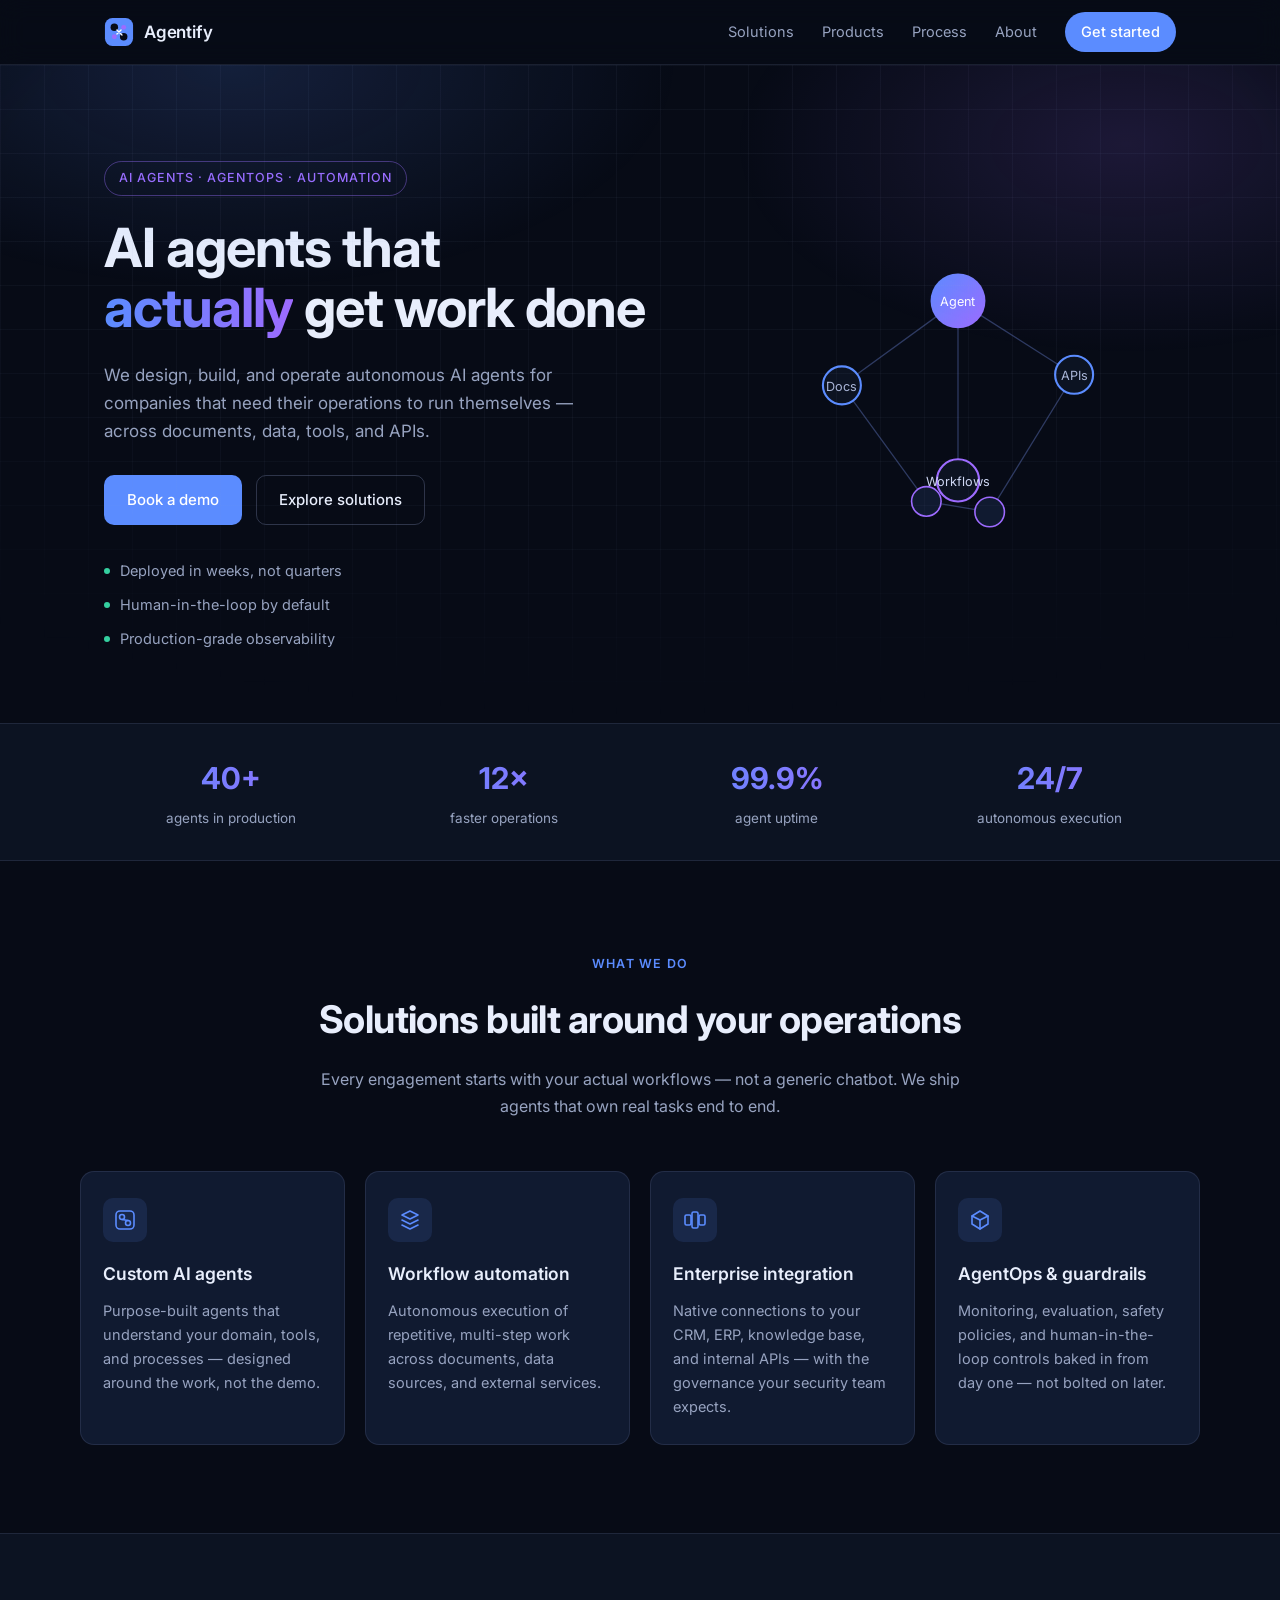
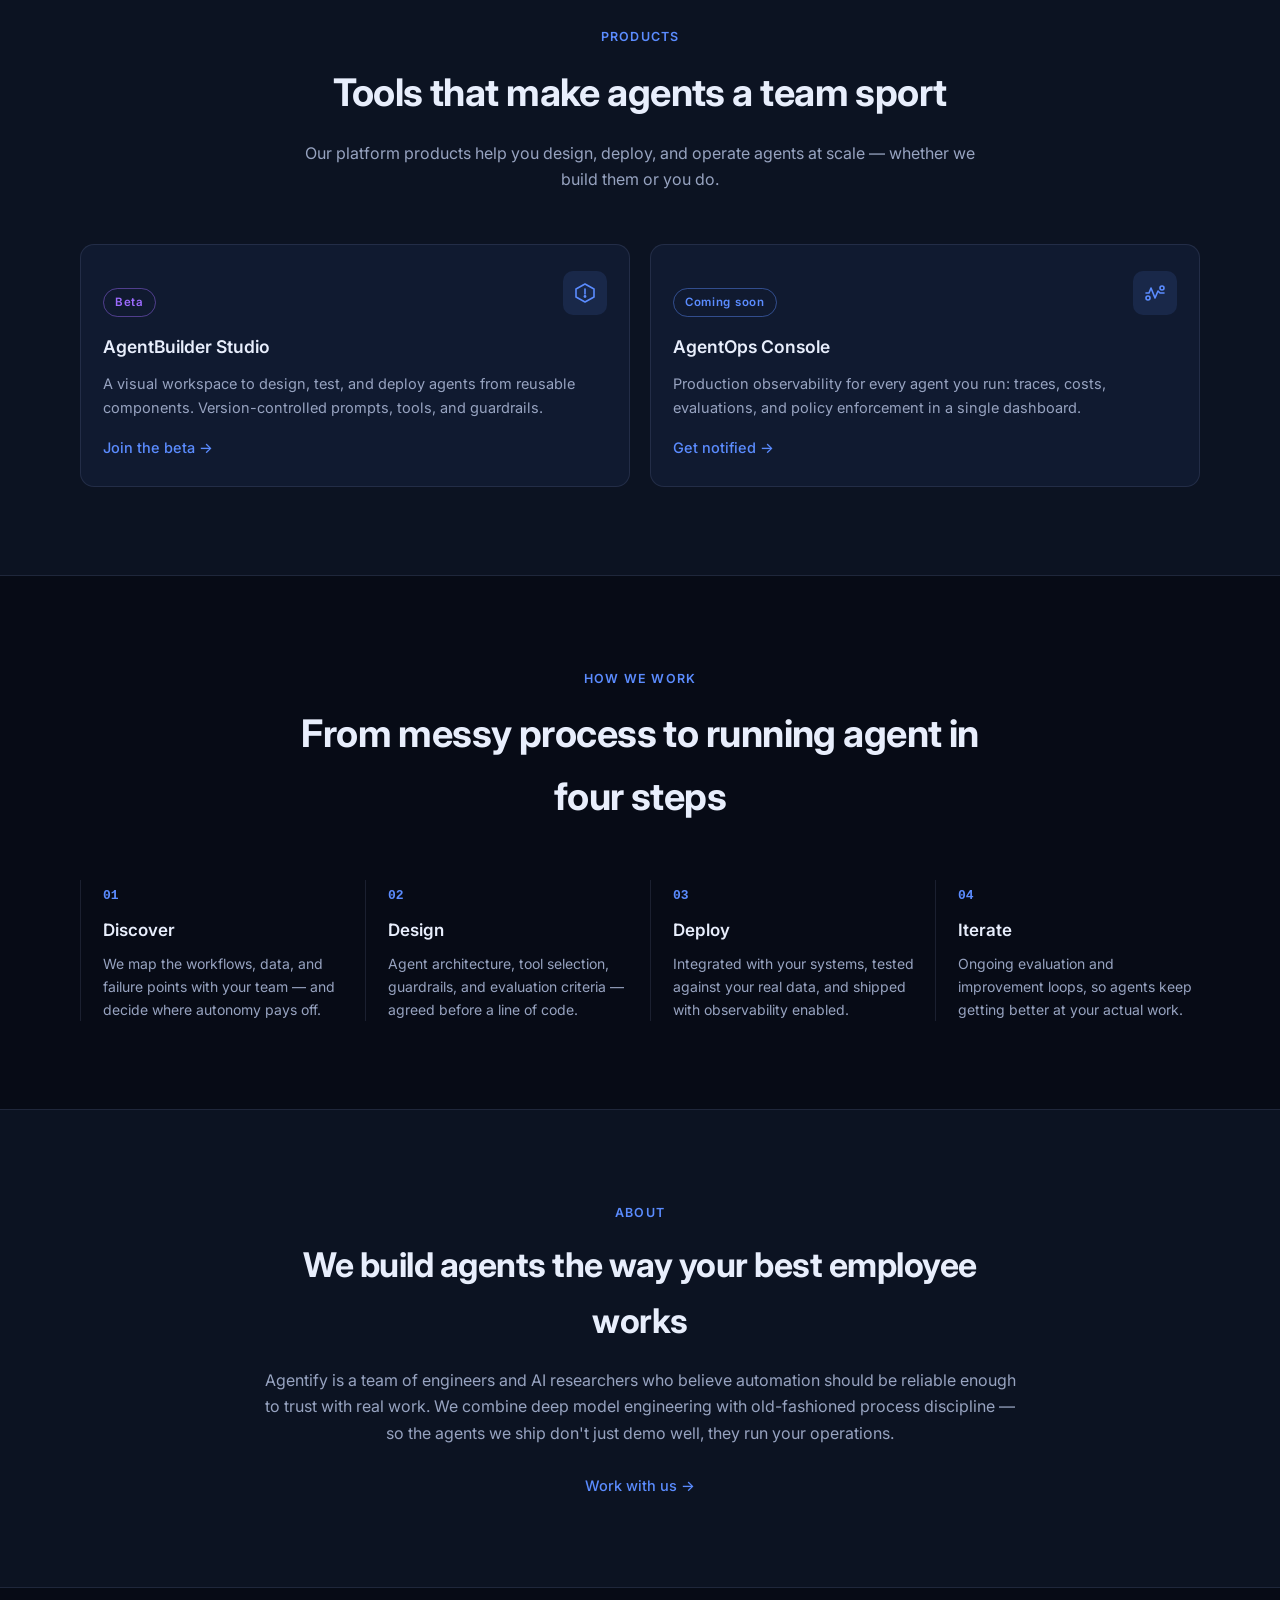
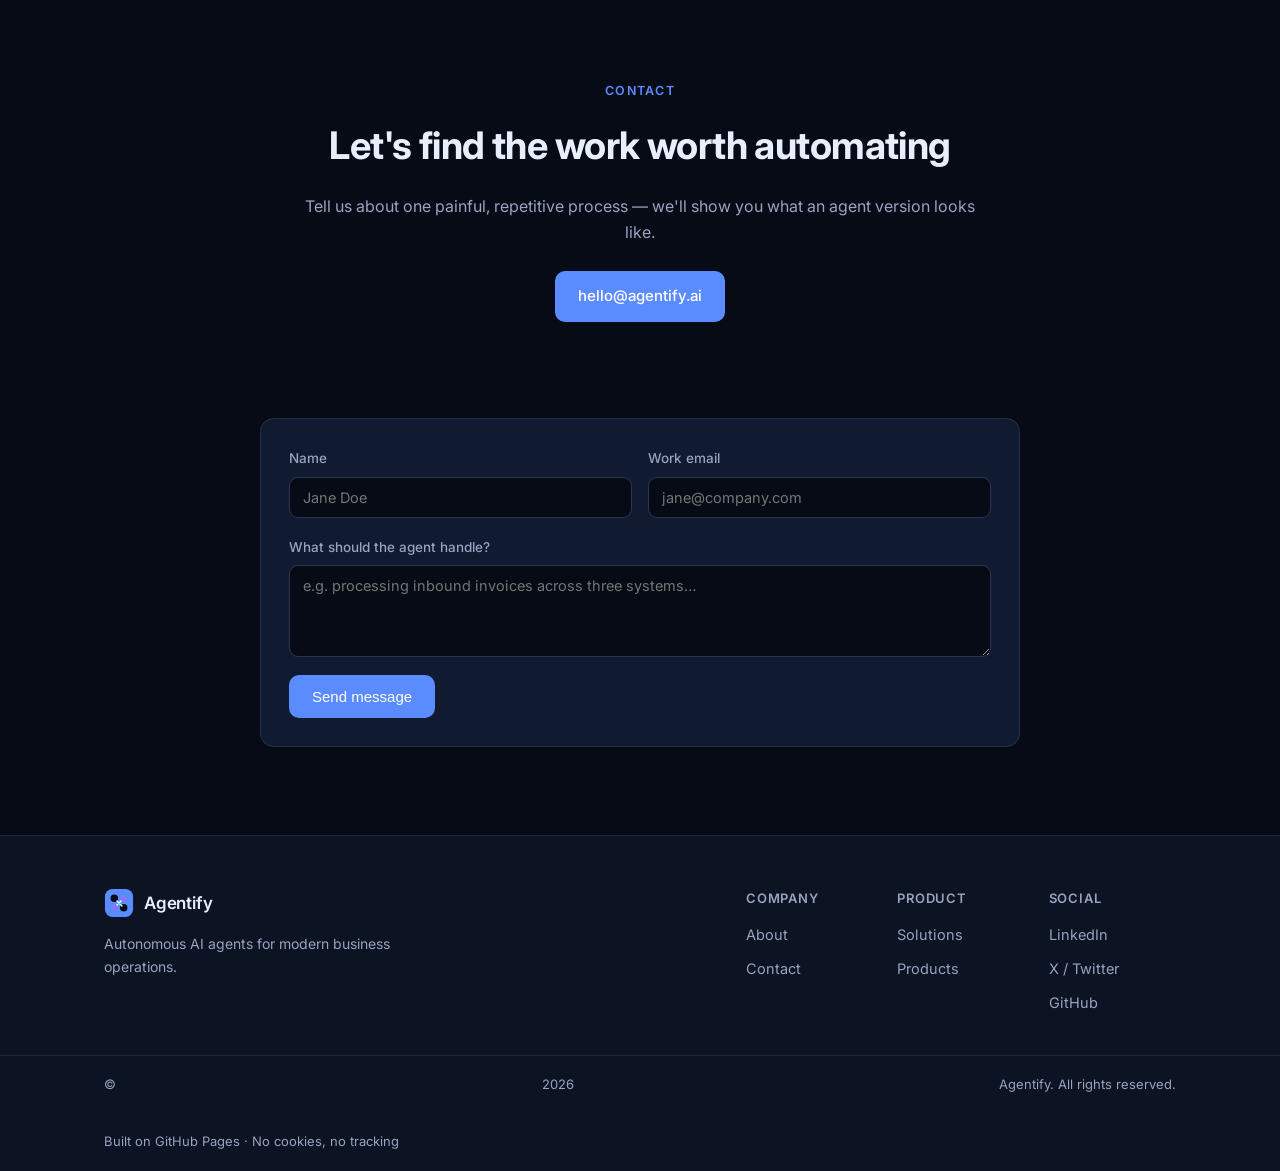
==== index.html @ df061bb6 "Initial company website" ====
<!DOCTYPE html>
<html lang="en">
<head>
<meta charset="UTF-8">
<meta name="viewport" content="width=device-width, initial-scale=1.0">
<title>Agentify — AI Agents That Get Work Done</title>
<meta name="description" content="We design, build, and operate autonomous AI agents for modern business. Custom agents, workflow automation, enterprise integration, and AgentOps.">
<meta property="og:title" content="Agentify — AI Agents That Get Work Done">
<meta property="og:description" content="We design, build, and operate autonomous AI agents for modern business.">
<meta property="og:type" content="website">
<link rel="icon" type="image/svg+xml" href="assets/favicon.svg">
<link rel="preconnect" href="https://fonts.googleapis.com">
<link rel="preconnect" href="https://fonts.gstatic.com" crossorigin>
<link href="https://fonts.googleapis.com/css2?family=Inter:wght@400;500;600;700&display=swap" rel="stylesheet">
<link rel="stylesheet" href="css/style.css">
</head>
<body>

<header class="nav">
  <div class="nav-inner">
    <a class="brand" href="#home">
      <svg class="brand-mark" viewBox="0 0 32 32" aria-hidden="true"><rect x="1" y="1" width="30" height="30" rx="8" fill="#5b8cff"/><circle cx="11" cy="11" r="4" fill="#070b16"/><circle cx="21" cy="21" r="4" fill="#070b16"/><circle cx="21" cy="11" r="2.6" fill="#9d6bff"/><circle cx="11" cy="21" r="2.6" fill="#9d6bff"/><path d="M13.8 13.8 L19.2 19.2 M13.8 18.2 L18.2 13.8" stroke="#fff" stroke-width="1.4" stroke-linecap="round"/></svg>
      <span class="brand-name">Agentify</span>
    </a>
    <nav class="nav-links" id="navLinks">
      <a href="#solutions">Solutions</a>
      <a href="#products">Products</a>
      <a href="#process">Process</a>
      <a href="#about">About</a>
      <a href="#contact" class="nav-cta">Get started</a>
    </nav>
    <button class="nav-toggle" id="navToggle" aria-label="Toggle menu" aria-expanded="false">
      <span></span><span></span><span></span>
    </button>
  </div>
</header>

<main>

<section class="hero" id="home">
  <div class="hero-bg" aria-hidden="true"></div>
  <div class="hero-inner">
    <div class="hero-copy">
      <span class="hero-badge">AI Agents · AgentOps · Automation</span>
      <h1>AI agents that<br><em>actually</em> get work done</h1>
      <p class="hero-sub">We design, build, and operate autonomous AI agents for companies that need their operations to run themselves — across documents, data, tools, and APIs.</p>
      <div class="hero-actions">
        <a class="btn btn-primary" href="#contact">Book a demo</a>
        <a class="btn btn-ghost" href="#solutions">Explore solutions</a>
      </div>
      <ul class="hero-ticks">
        <li>Deployed in weeks, not quarters</li>
        <li>Human-in-the-loop by default</li>
        <li>Production-grade observability</li>
      </ul>
    </div>
    <div class="hero-visual" aria-hidden="true">
      <svg viewBox="0 0 360 340" class="agent-net">
        <defs>
          <linearGradient id="lg1" x1="0" y1="0" x2="1" y2="1">
            <stop offset="0" stop-color="#5b8cff"/><stop offset="1" stop-color="#9d6bff"/>
          </linearGradient>
        </defs>
        <g stroke="#33406b" stroke-width="1.2" opacity="0.9">
          <line x1="180" y1="70"  x2="70"  y2="150"/>
          <line x1="180" y1="70"  x2="290" y2="140"/>
          <line x1="180" y1="70"  x2="180" y2="240"/>
          <line x1="70"  y1="150" x2="150" y2="260"/>
          <line x1="290" y1="140" x2="210" y2="270"/>
          <line x1="150" y1="260" x2="210" y2="270"/>
        </g>
        <circle cx="180" cy="70"  r="26" fill="url(#lg1)"/>
        <circle cx="70"  cy="150" r="18" fill="#0c1322" stroke="#5b8cff" stroke-width="2"/>
        <circle cx="290" cy="140" r="18" fill="#0c1322" stroke="#5b8cff" stroke-width="2"/>
        <circle cx="180" cy="240" r="20" fill="#0c1322" stroke="#9d6bff" stroke-width="2"/>
        <circle cx="150" cy="260" r="14" fill="#101a30" stroke="#9d6bff" stroke-width="1.5"/>
        <circle cx="210" cy="270" r="14" fill="#101a30" stroke="#9d6bff" stroke-width="1.5"/>
        <g fill="#fff" font-family="Inter, sans-serif" font-size="12" text-anchor="middle">
          <text x="180" y="75">Agent</text>
          <text x="70"  y="155" fill="#aab6d8">Docs</text>
          <text x="290" y="145" fill="#aab6d8">APIs</text>
          <text x="180" y="245" fill="#cdd6f2">Workflows</text>
        </g>
      </svg>
    </div>
  </div>
</section>

<section class="stats" aria-label="Company stats">
  <div class="stats-inner">
    <div class="stat"><strong>40+</strong><span>agents in production</span></div>
    <div class="stat"><strong>12×</strong><span>faster operations</span></div>
    <div class="stat"><strong>99.9%</strong><span>agent uptime</span></div>
    <div class="stat"><strong>24/7</strong><span>autonomous execution</span></div>
  </div>
</section>

<section class="section" id="solutions">
  <div class="section-head reveal">
    <span class="kicker">What we do</span>
    <h2>Solutions built around your operations</h2>
    <p>Every engagement starts with your actual workflows — not a generic chatbot. We ship agents that own real tasks end to end.</p>
  </div>
  <div class="grid-4">
    <article class="card reveal">
      <div class="card-icon"><svg viewBox="0 0 24 24" fill="none" stroke="currentColor" stroke-width="1.6" stroke-linecap="round" stroke-linejoin="round"><rect x="3" y="3" width="18" height="18" rx="4"/><circle cx="9" cy="9" r="2.5"/><circle cx="15" cy="15" r="2.5"/><path d="M9 11.5 L15 12.5"/></svg></div>
      <h3>Custom AI agents</h3>
      <p>Purpose-built agents that understand your domain, tools, and processes — designed around the work, not the demo.</p>
    </article>
    <article class="card reveal">
      <div class="card-icon"><svg viewBox="0 0 24 24" fill="none" stroke="currentColor" stroke-width="1.6" stroke-linecap="round" stroke-linejoin="round"><path d="M4 7 L12 3 L20 7 L12 11 Z"/><path d="M4 12 L12 16 L20 12"/><path d="M4 17 L12 21 L20 17"/></svg></div>
      <h3>Workflow automation</h3>
      <p>Autonomous execution of repetitive, multi-step work across documents, data sources, and external services.</p>
    </article>
    <article class="card reveal">
      <div class="card-icon"><svg viewBox="0 0 24 24" fill="none" stroke="currentColor" stroke-width="1.6" stroke-linecap="round" stroke-linejoin="round"><rect x="2" y="7" width="6" height="10" rx="1.5"/><rect x="16" y="7" width="6" height="10" rx="1.5"/><rect x="9" y="4" width="6" height="16" rx="1.5"/></svg></div>
      <h3>Enterprise integration</h3>
      <p>Native connections to your CRM, ERP, knowledge base, and internal APIs — with the governance your security team expects.</p>
    </article>
    <article class="card reveal">
      <div class="card-icon"><svg viewBox="0 0 24 24" fill="none" stroke="currentColor" stroke-width="1.6" stroke-linecap="round" stroke-linejoin="round"><path d="M12 3 L20 8 L20 16 L12 21 L4 16 L4 8 Z"/><path d="M12 12 L20 8"/><path d="M12 12 L4 8"/><path d="M12 12 L12 21"/></svg></div>
      <h3>AgentOps & guardrails</h3>
      <p>Monitoring, evaluation, safety policies, and human-in-the-loop controls baked in from day one — not bolted on later.</p>
    </article>
  </div>
</section>

<section class="section section-alt" id="products">
  <div class="section-head reveal">
    <span class="kicker">Products</span>
    <h2>Tools that make agents a team sport</h2>
    <p>Our platform products help you design, deploy, and operate agents at scale — whether we build them or you do.</p>
  </div>
  <div class="grid-2">
    <article class="card card-lg reveal">
      <div class="card-top">
        <span class="badge badge-beta">Beta</span>
        <div class="card-icon"><svg viewBox="0 0 24 24" fill="none" stroke="currentColor" stroke-width="1.6" stroke-linecap="round" stroke-linejoin="round"><path d="M12 3 L21 8 L21 16 L12 21 L3 16 L3 8 Z"/><path d="M12 8 L12 13"/><circle cx="12" cy="15.5" r="1.4" fill="currentColor" stroke="none"/></svg></div>
      </div>
      <h3>AgentBuilder Studio</h3>
      <p>A visual workspace to design, test, and deploy agents from reusable components. Version-controlled prompts, tools, and guardrails.</p>
      <a class="text-link" href="#contact">Join the beta →</a>
    </article>
    <article class="card card-lg reveal">
      <div class="card-top">
        <span class="badge">Coming soon</span>
        <div class="card-icon"><svg viewBox="0 0 24 24" fill="none" stroke="currentColor" stroke-width="1.6" stroke-linecap="round" stroke-linejoin="round"><path d="M3 12 L6 12 L8 7 L12 17 L15 10 L17 12 L21 12"/><circle cx="5" cy="17" r="2"/><circle cx="19" cy="7" r="2"/></svg></div>
      </div>
      <h3>AgentOps Console</h3>
      <p>Production observability for every agent you run: traces, costs, evaluations, and policy enforcement in a single dashboard.</p>
      <a class="text-link" href="#contact">Get notified →</a>
    </article>
  </div>
</section>

<section class="section" id="process">
  <div class="section-head reveal">
    <span class="kicker">How we work</span>
    <h2>From messy process to running agent in four steps</h2>
  </div>
  <div class="steps">
    <div class="step reveal">
      <span class="step-num">01</span>
      <h3>Discover</h3>
      <p>We map the workflows, data, and failure points with your team — and decide where autonomy pays off.</p>
    </div>
    <div class="step reveal">
      <span class="step-num">02</span>
      <h3>Design</h3>
      <p>Agent architecture, tool selection, guardrails, and evaluation criteria — agreed before a line of code.</p>
    </div>
    <div class="step reveal">
      <span class="step-num">03</span>
      <h3>Deploy</h3>
      <p>Integrated with your systems, tested against your real data, and shipped with observability enabled.</p>
    </div>
    <div class="step reveal">
      <span class="step-num">04</span>
      <h3>Iterate</h3>
      <p>Ongoing evaluation and improvement loops, so agents keep getting better at your actual work.</p>
    </div>
  </div>
</section>

<section class="section section-alt" id="about">
  <div class="about-inner reveal">
    <div>
      <span class="kicker">About</span>
      <h2>We build agents the way your best employee works</h2>
    </div>
    <p>Agentify is a team of engineers and AI researchers who believe automation should be reliable enough to trust with real work. We combine deep model engineering with old-fashioned process discipline — so the agents we ship don't just demo well, they run your operations.</p>
    <a class="text-link" href="#contact">Work with us →</a>
  </div>
</section>

<section class="section" id="contact">
  <div class="contact-inner reveal">
    <div class="section-head">
      <span class="kicker">Contact</span>
      <h2>Let's find the work worth automating</h2>
      <p>Tell us about one painful, repetitive process — we'll show you what an agent version looks like.</p>
      <a class="btn btn-primary" href="mailto:hello@agentify.ai">hello@agentify.ai</a>
    </div>
    <form class="form" id="contactForm">
      <div class="form-row">
        <label for="fName">Name <input id="fName" name="name" type="text" placeholder="Jane Doe" required></label>
        <label for="fEmail">Work email <input id="fEmail" name="email" type="email" placeholder="jane@company.com" required></label>
      </div>
      <label for="fMsg">What should the agent handle? <textarea id="fMsg" name="message" rows="4" placeholder="e.g. processing inbound invoices across three systems…" required></textarea></label>
      <button class="btn btn-primary" type="submit">Send message</button>
      <p class="form-note" id="formNote" hidden>Thanks — we'll get back to you within one business day.</p>
    </form>
  </div>
</section>

</main>

<footer class="footer">
  <div class="footer-inner">
    <div class="footer-brand">
      <a class="brand" href="#home">
        <svg class="brand-mark" viewBox="0 0 32 32" aria-hidden="true"><rect x="1" y="1" width="30" height="30" rx="8" fill="#5b8cff"/><circle cx="11" cy="11" r="4" fill="#070b16"/><circle cx="21" cy="21" r="4" fill="#070b16"/><circle cx="21" cy="11" r="2.6" fill="#9d6bff"/><circle cx="11" cy="21" r="2.6" fill="#9d6bff"/><path d="M13.8 13.8 L19.2 19.2 M13.8 18.2 L18.2 13.8" stroke="#fff" stroke-width="1.4" stroke-linecap="round"/></svg>
        <span class="brand-name">Agentify</span>
      </a>
      <p>Autonomous AI agents for modern business operations.</p>
    </div>
    <nav class="footer-links" aria-label="Footer">
      <div class="footer-col">
        <h4>Company</h4>
        <a href="#about">About</a>
        <a href="#contact">Contact</a>
      </div>
      <div class="footer-col">
        <h4>Product</h4>
        <a href="#solutions">Solutions</a>
        <a href="#products">Products</a>
      </div>
      <div class="footer-col">
        <h4>Social</h4>
        <a href="#" rel="noopener">LinkedIn</a>
        <a href="#" rel="noopener">X / Twitter</a>
        <a href="#" rel="noopener">GitHub</a>
      </div>
    </nav>
  </div>
  <div class="footer-bottom">
    <p>© <span id="year">2026</span> Agentify. All rights reserved.</p>
    <p>Built on GitHub Pages · No cookies, no tracking</p>
  </div>
</footer>

<script src="js/main.js"></script>
</body>
</html>
---- css/style.css ----
:root {
  --bg: #070b16;
  --bg-soft: #0c1322;
  --card: #101a30;
  --line: rgba(148, 163, 209, 0.14);
  --line-strong: rgba(148, 163, 209, 0.28);
  --text: #e8eefc;
  --muted: #97a3c0;
  --accent: #5b8cff;
  --accent-2: #9d6bff;
  --ok: #35d0a0;
  --radius: 14px;
  --font: "Inter", -apple-system, BlinkMacSystemFont, "Segoe UI", Roboto, "PingFang SC", "Microsoft YaHei", sans-serif;
}

* { margin: 0; padding: 0; box-sizing: border-box; }
html { scroll-behavior: smooth; }
body {
  font-family: var(--font);
  background: var(--bg);
  color: var(--text);
  line-height: 1.65;
  -webkit-font-smoothing: antialiased;
}
a { color: inherit; text-decoration: none; }
img, svg { display: block; }
section { scroll-margin-top: 76px; }

/* ---------- Nav ---------- */
.nav {
  position: sticky; top: 0; z-index: 50;
  background: rgba(7, 11, 22, 0.82);
  backdrop-filter: blur(12px);
  border-bottom: 1px solid var(--line);
}
.nav-inner {
  max-width: 1120px; margin: 0 auto; padding: 0 24px;
  height: 64px; display: flex; align-items: center; justify-content: space-between;
}
.brand { display: flex; align-items: center; gap: 10px; }
.brand-mark { width: 30px; height: 30px; }
.brand-name { font-weight: 600; font-size: 17px; letter-spacing: -0.01em; }
.nav-links { display: flex; align-items: center; gap: 28px; font-size: 14.5px; color: var(--muted); }
.nav-links a:hover { color: var(--text); }
.nav-links .nav-cta {
  color: #fff; background: var(--accent); padding: 8px 16px; border-radius: 999px; font-weight: 500;
}
.nav-links .nav-cta:hover { background: #6f9aff; }
.nav-toggle {
  display: none; background: none; border: 0; cursor: pointer; padding: 8px; flex-direction: column; gap: 5px;
}
.nav-toggle span { width: 22px; height: 2px; background: var(--text); border-radius: 2px; transition: 0.25s; }
.nav-toggle.open span:nth-child(1) { transform: translateY(7px) rotate(45deg); }
.nav-toggle.open span:nth-child(2) { opacity: 0; }
.nav-toggle.open span:nth-child(3) { transform: translateY(-7px) rotate(-45deg); }

/* ---------- Hero ---------- */
.hero { position: relative; overflow: hidden; }
.hero-bg {
  position: absolute; inset: 0; pointer-events: none;
  background:
    radial-gradient(640px 320px at 18% 0%, rgba(91, 140, 255, 0.16), transparent 70%),
    radial-gradient(560px 300px at 88% 12%, rgba(157, 107, 255, 0.14), transparent 70%),
    linear-gradient(rgba(148, 163, 209, 0.05) 1px, transparent 1px),
    linear-gradient(90deg, rgba(148, 163, 209, 0.05) 1px, transparent 1px);
  background-size: auto, auto, 44px 44px, 44px 44px;
  mask-image: radial-gradient(ellipse 90% 80% at 50% 20%, #000 55%, transparent 100%);
}
.hero-inner {
  max-width: 1120px; margin: 0 auto; padding: 96px 24px 72px;
  display: grid; grid-template-columns: 1.15fr 0.85fr; gap: 48px; align-items: center;
}
.hero-badge {
  display: inline-block; font-size: 12.5px; font-weight: 500; letter-spacing: 0.08em; text-transform: uppercase;
  color: var(--accent-2); border: 1px solid rgba(157, 107, 255, 0.4); border-radius: 999px; padding: 6px 14px; margin-bottom: 22px;
}
.hero h1 { font-size: clamp(34px, 5.2vw, 54px); line-height: 1.12; font-weight: 700; letter-spacing: -0.02em; }
.hero h1 em { font-style: normal; background: linear-gradient(90deg, var(--accent), var(--accent-2)); -webkit-background-clip: text; background-clip: text; color: transparent; }
.hero-sub { margin-top: 22px; font-size: 17px; color: var(--muted); max-width: 520px; }
.hero-actions { margin-top: 30px; display: flex; gap: 14px; flex-wrap: wrap; }
.hero-ticks { margin-top: 34px; list-style: none; display: flex; flex-direction: column; gap: 10px; font-size: 14.5px; color: var(--muted); }
.hero-ticks li::before { content: ""; display: inline-block; width: 6px; height: 6px; border-radius: 50%; background: var(--ok); margin-right: 10px; vertical-align: 2px; }
.hero-visual svg { width: 100%; max-width: 380px; margin: 0 auto; }

/* ---------- Buttons ---------- */
.btn {
  display: inline-flex; align-items: center; justify-content: center; gap: 8px;
  font-size: 15px; font-weight: 500; padding: 12px 22px; border-radius: 10px;
  transition: transform 0.15s, background 0.15s, border-color 0.15s;
  border: 1px solid transparent; cursor: pointer;
}
.btn-primary { background: var(--accent); color: #fff; }
.btn-primary:hover { background: #6f9aff; transform: translateY(-1px); }
.btn-ghost { border-color: var(--line-strong); color: var(--text); background: transparent; }
.btn-ghost:hover { border-color: var(--accent); }

/* ---------- Stats ---------- */
.stats { border-top: 1px solid var(--line); border-bottom: 1px solid var(--line); background: var(--bg-soft); }
.stats-inner {
  max-width: 1120px; margin: 0 auto; padding: 30px 24px;
  display: grid; grid-template-columns: repeat(4, 1fr); gap: 20px; text-align: center;
}
.stat strong { display: block; font-size: 30px; font-weight: 700; background: linear-gradient(90deg, var(--accent), var(--accent-2)); -webkit-background-clip: text; background-clip: text; color: transparent; }
.stat span { font-size: 13.5px; color: var(--muted); }

/* ---------- Sections ---------- */
.section { padding: 88px 24px; }
.section-alt { background: var(--bg-soft); border-top: 1px solid var(--line); border-bottom: 1px solid var(--line); }
.section-head { max-width: 680px; margin: 0 auto 52px; text-align: center; }
.kicker { font-size: 12.5px; font-weight: 600; letter-spacing: 0.1em; text-transform: uppercase; color: var(--accent); }
.section-head h2 { font-size: clamp(26px, 3.4vw, 38px); font-weight: 700; letter-spacing: -0.015em; margin: 12px 0 16px; }
.section-head p { color: var(--muted); font-size: 16px; }
.section-head .btn { margin-top: 26px; }

/* ---------- Cards ---------- */
.grid-4 { max-width: 1120px; margin: 0 auto; display: grid; grid-template-columns: repeat(4, 1fr); gap: 20px; }
.grid-2 { max-width: 1120px; margin: 0 auto; display: grid; grid-template-columns: repeat(2, 1fr); gap: 20px; }
.card {
  background: var(--card); border: 1px solid var(--line); border-radius: var(--radius);
  padding: 26px 22px; transition: border-color 0.2s, transform 0.2s;
}
.card:hover { border-color: rgba(91, 140, 255, 0.5); transform: translateY(-3px); }
.card-icon { width: 44px; height: 44px; border-radius: 10px; background: rgba(91, 140, 255, 0.12); color: var(--accent); display: flex; align-items: center; justify-content: center; margin-bottom: 18px; }
.card-icon svg { width: 24px; height: 24px; }
.card h3 { font-size: 17.5px; font-weight: 600; margin-bottom: 10px; }
.card p { font-size: 14.5px; color: var(--muted); }
.card-lg { display: flex; flex-direction: column; }
.card-lg .text-link { margin-top: auto; padding-top: 16px; }
.card-top { display: flex; align-items: center; justify-content: space-between; }
.badge { font-size: 11.5px; font-weight: 600; letter-spacing: 0.06em; color: var(--accent); border: 1px solid rgba(91, 140, 255, 0.45); border-radius: 999px; padding: 4px 11px; }
.badge-beta { color: var(--accent-2); border-color: rgba(157, 107, 255, 0.45); }
.text-link { color: var(--accent); font-size: 14.5px; font-weight: 500; }
.text-link:hover { color: #8fb1ff; }

/* ---------- Process ---------- */
.steps { max-width: 1120px; margin: 0 auto; display: grid; grid-template-columns: repeat(4, 1fr); gap: 20px; }
.step { border-left: 1px solid var(--line); padding-left: 22px; }
.step-num { font-size: 13px; font-weight: 600; color: var(--accent); font-family: "SF Mono", ui-monospace, Menlo, monospace; }
.step h3 { font-size: 17px; font-weight: 600; margin: 10px 0 8px; }
.step p { font-size: 14px; color: var(--muted); }

/* ---------- About ---------- */
.about-inner { max-width: 760px; margin: 0 auto; text-align: center; }
.about-inner h2 { font-size: clamp(24px, 3vw, 34px); font-weight: 700; margin: 12px 0 18px; letter-spacing: -0.015em; }
.about-inner p { color: var(--muted); font-size: 16px; margin-bottom: 26px; }

/* ---------- Contact ---------- */
.contact-inner { max-width: 760px; margin: 0 auto; display: grid; gap: 44px; }
.form { background: var(--card); border: 1px solid var(--line); border-radius: var(--radius); padding: 28px; display: grid; gap: 18px; }
.form-row { display: grid; grid-template-columns: 1fr 1fr; gap: 16px; }
.form label { display: grid; gap: 7px; font-size: 13.5px; font-weight: 500; color: var(--muted); }
.form input, .form textarea {
  font-family: inherit; font-size: 14.5px; color: var(--text);
  background: var(--bg); border: 1px solid var(--line-strong); border-radius: 9px; padding: 11px 13px;
  outline: none; transition: border-color 0.15s;
}
.form input:focus, .form textarea:focus { border-color: var(--accent); }
.form textarea { resize: vertical; }
.form .btn { justify-self: start; }
.form-note { font-size: 14px; color: var(--ok); }

/* ---------- Footer ---------- */
.footer { border-top: 1px solid var(--line); background: var(--bg-soft); }
.footer-inner { max-width: 1120px; margin: 0 auto; padding: 52px 24px 30px; display: grid; grid-template-columns: 1.4fr 1fr; gap: 40px; }
.footer-brand p { margin-top: 14px; font-size: 14px; color: var(--muted); max-width: 300px; }
.footer-links { display: grid; grid-template-columns: repeat(3, 1fr); gap: 24px; }
.footer-col h4 { font-size: 13px; font-weight: 600; letter-spacing: 0.06em; text-transform: uppercase; color: var(--muted); margin-bottom: 14px; }
.footer-col a { display: block; font-size: 14.5px; color: var(--muted); margin-bottom: 10px; }
.footer-col a:hover { color: var(--text); }
.footer-bottom { border-top: 1px solid var(--line); }
.footer-bottom p { max-width: 1120px; margin: 0 auto; padding: 18px 24px; font-size: 13px; color: var(--muted); display: flex; justify-content: space-between; gap: 12px; flex-wrap: wrap; }

/* ---------- Reveal ---------- */
.reveal { opacity: 0; transform: translateY(18px); transition: opacity 0.6s ease, transform 0.6s ease; }
.reveal.visible { opacity: 1; transform: none; }

/* ---------- Responsive ---------- */
@media (max-width: 960px) {
  .grid-4 { grid-template-columns: repeat(2, 1fr); }
  .steps { grid-template-columns: repeat(2, 1fr); row-gap: 32px; }
  .stats-inner { grid-template-columns: repeat(2, 1fr); }
}
@media (max-width: 720px) {
  .nav-toggle { display: flex; }
  .nav-links {
    position: absolute; top: 64px; left: 0; right: 0;
    flex-direction: column; align-items: stretch; gap: 0;
    background: var(--bg-soft); border-bottom: 1px solid var(--line);
    max-height: 0; overflow: hidden; transition: max-height 0.3s ease;
  }
  .nav-links.open { max-height: 340px; }
  .nav-links a { padding: 15px 24px; border-top: 1px solid var(--line); }
  .nav-links .nav-cta { border-radius: 0; text-align: center; }
  .hero-inner { grid-template-columns: 1fr; padding-top: 64px; }
  .hero-visual { display: none; }
  .grid-4, .grid-2, .steps { grid-template-columns: 1fr; }
  .form-row { grid-template-columns: 1fr; }
  .footer-inner { grid-template-columns: 1fr; }
  .section { padding: 64px 24px; }
}
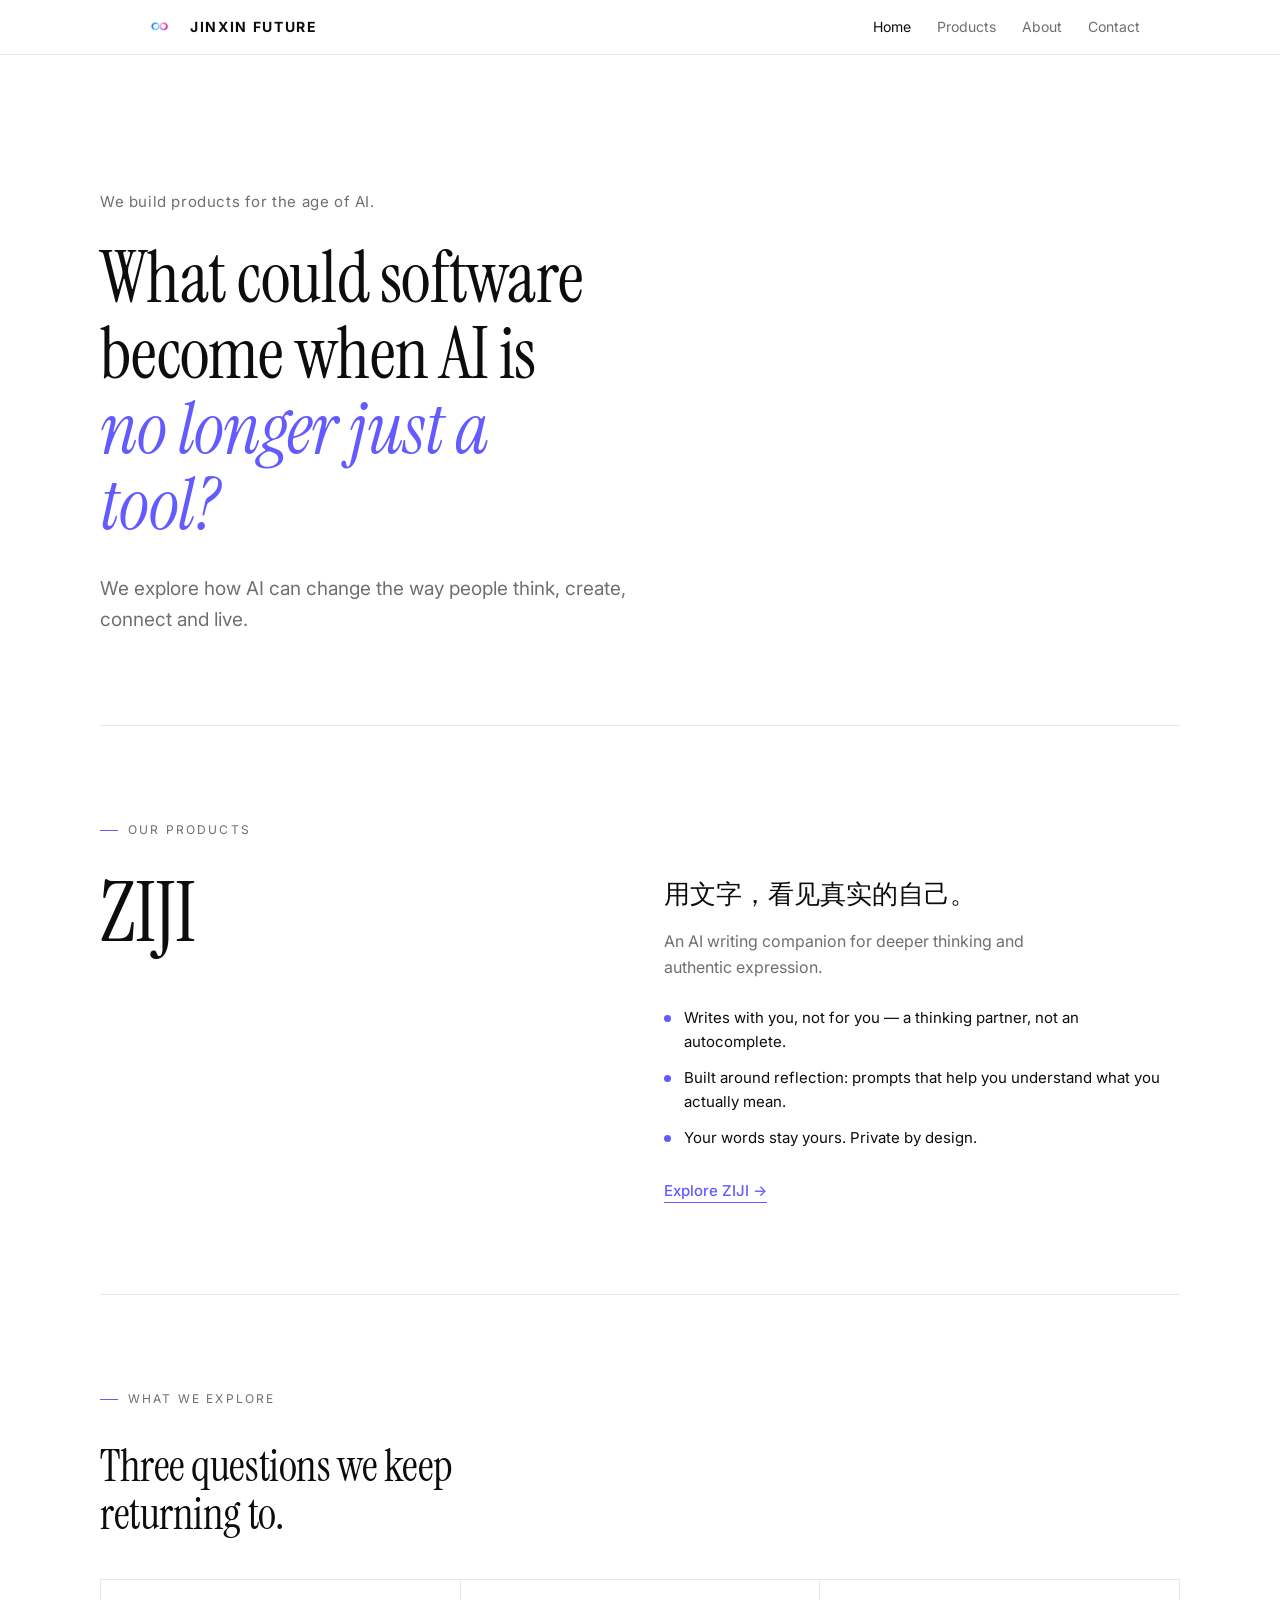
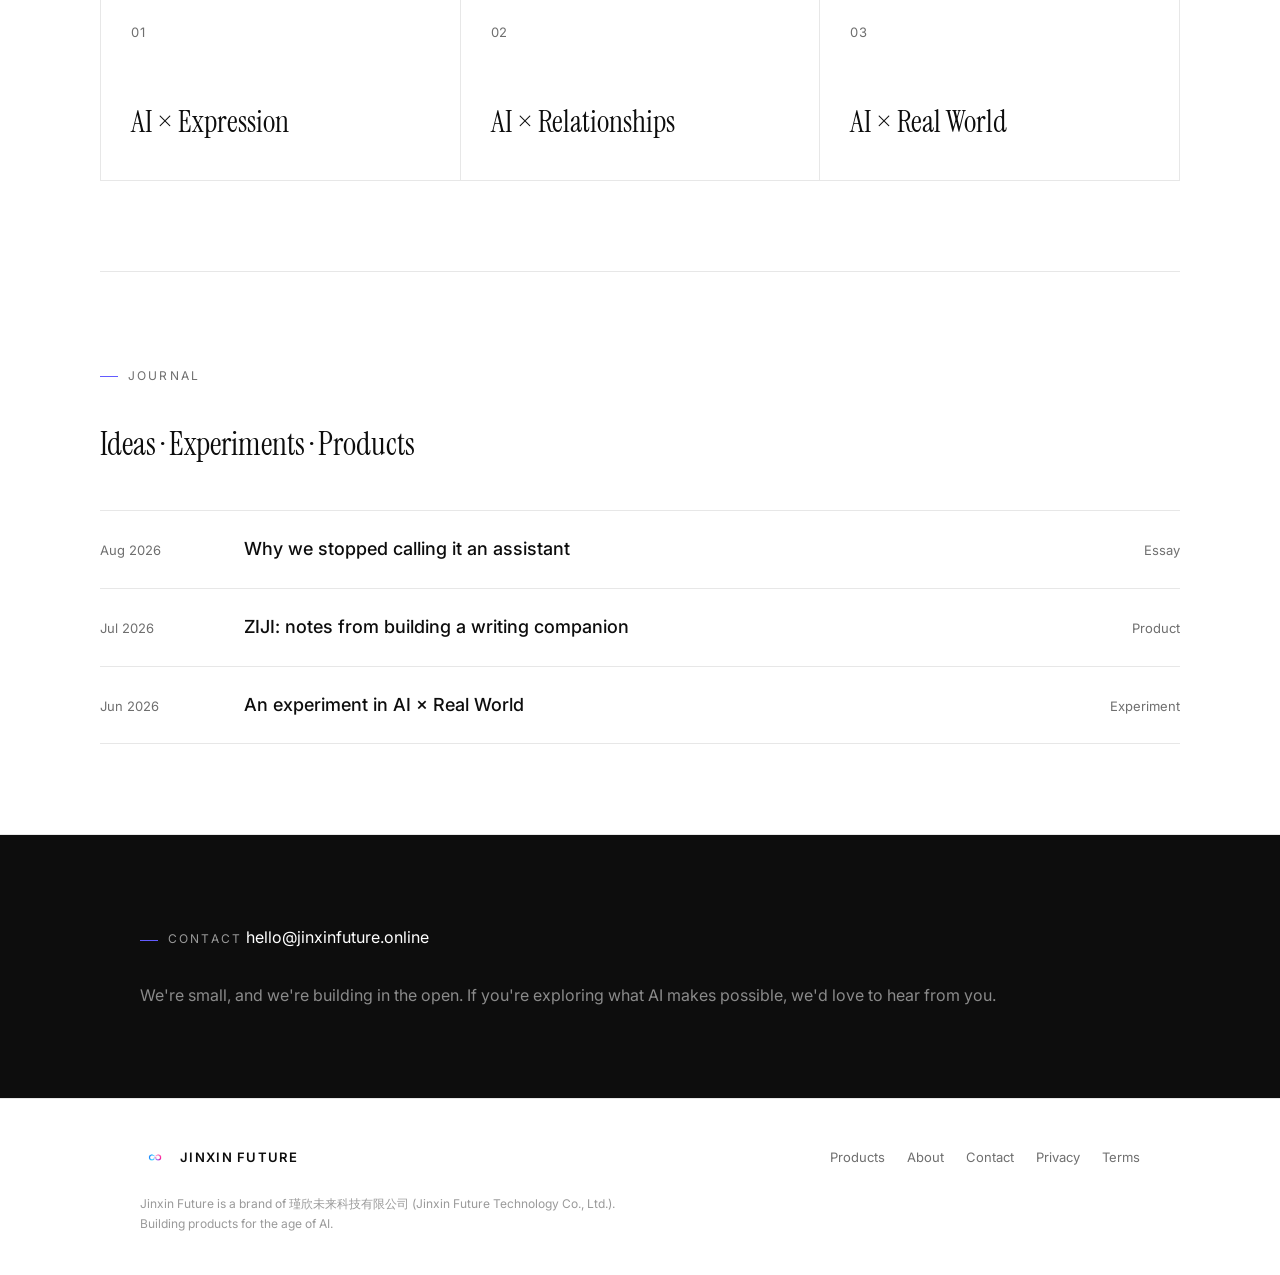
==== commit 5c06bb4e: "Build Jinxin Future official site: home, ZIJI, about, contact, privacy, terms - Replace Agentify sit" ====
--- a/index.html
+++ b/index.html
@@ -3,252 +3,122 @@
 <head>
 <meta charset="UTF-8">
 <meta name="viewport" content="width=device-width, initial-scale=1.0">
-<title>Agentify — AI Agents That Get Work Done</title>
-<meta name="description" content="We design, build, and operate autonomous AI agents for modern business. Custom agents, workflow automation, enterprise integration, and AgentOps.">
-<meta property="og:title" content="Agentify — AI Agents That Get Work Done">
-<meta property="og:description" content="We design, build, and operate autonomous AI agents for modern business.">
+<title>Jinxin Future — Building products for the age of AI</title>
+<meta name="description" content="Jinxin Future builds products for the age of AI — exploring how AI changes the way people think, create, connect and live.">
+<meta property="og:title" content="Jinxin Future">
+<meta property="og:description" content="Building products for the age of AI.">
 <meta property="og:type" content="website">
-<link rel="icon" type="image/svg+xml" href="assets/favicon.svg">
+<link rel="icon" type="image/svg+xml" href="/assets/favicon.svg">
 <link rel="preconnect" href="https://fonts.googleapis.com">
 <link rel="preconnect" href="https://fonts.gstatic.com" crossorigin>
-<link href="https://fonts.googleapis.com/css2?family=Inter:wght@400;500;600;700&display=swap" rel="stylesheet">
-<link rel="stylesheet" href="css/style.css">
+<link href="https://fonts.googleapis.com/css2?family=Inter:wght@400;500;600;700&family=Instrument+Serif:ital@0;1&display=swap" rel="stylesheet">
+<link rel="stylesheet" href="/css/style.css">
 </head>
 <body>
 
 <header class="nav">
   <div class="nav-inner">
-    <a class="brand" href="#home">
-      <svg class="brand-mark" viewBox="0 0 32 32" aria-hidden="true"><rect x="1" y="1" width="30" height="30" rx="8" fill="#5b8cff"/><circle cx="11" cy="11" r="4" fill="#070b16"/><circle cx="21" cy="21" r="4" fill="#070b16"/><circle cx="21" cy="11" r="2.6" fill="#9d6bff"/><circle cx="11" cy="21" r="2.6" fill="#9d6bff"/><path d="M13.8 13.8 L19.2 19.2 M13.8 18.2 L18.2 13.8" stroke="#fff" stroke-width="1.4" stroke-linecap="round"/></svg>
-      <span class="brand-name">Agentify</span>
-    </a>
+    <a href="/" class="brand"><img src="/assets/logo.png" alt="Jinxin Future"><span>JINXIN FUTURE</span></a>
     <nav class="nav-links" id="navLinks">
-      <a href="#solutions">Solutions</a>
-      <a href="#products">Products</a>
-      <a href="#process">Process</a>
-      <a href="#about">About</a>
-      <a href="#contact" class="nav-cta">Get started</a>
+      <a href="/" class="active">Home</a>
+      <a href="/products/">Products</a>
+      <a href="/about/">About</a>
+      <a href="/contact/">Contact</a>
     </nav>
-    <button class="nav-toggle" id="navToggle" aria-label="Toggle menu" aria-expanded="false">
-      <span></span><span></span><span></span>
-    </button>
+    <button class="nav-toggle" id="navToggle" aria-label="Menu"><span></span><span></span><span></span></button>
   </div>
 </header>
 
 <main>
+  <!-- HERO -->
+  <section class="hero wrap">
+    <p class="lede">We build products for the age of AI.</p>
+    <h1>What could software become when AI is <em>no longer just a tool?</em></h1>
+    <p class="sub">We explore how AI can change the way people think, create, connect and live.</p>
+  </section>
 
-<section class="hero" id="home">
-  <div class="hero-bg" aria-hidden="true"></div>
-  <div class="hero-inner">
-    <div class="hero-copy">
-      <span class="hero-badge">AI Agents · AgentOps · Automation</span>
-      <h1>AI agents that<br><em>actually</em> get work done</h1>
-      <p class="hero-sub">We design, build, and operate autonomous AI agents for companies that need their operations to run themselves — across documents, data, tools, and APIs.</p>
-      <div class="hero-actions">
-        <a class="btn btn-primary" href="#contact">Book a demo</a>
-        <a class="btn btn-ghost" href="#solutions">Explore solutions</a>
+  <!-- PRODUCTS -->
+  <section class="block wrap reveal" id="products">
+    <span class="kicker">Our Products</span>
+    <div class="product">
+      <h2>ZIJI</h2>
+      <div>
+        <p class="zh">用文字，看见真实的自己。</p>
+        <p class="en">An AI writing companion for deeper thinking and authentic expression.</p>
+        <ul class="points">
+          <li>Writes with you, not for you — a thinking partner, not an autocomplete.</li>
+          <li>Built around reflection: prompts that help you understand what you actually mean.</li>
+          <li>Your words stay yours. Private by design.</li>
+        </ul>
+        <a class="link" href="/products/">Explore ZIJI →</a>
       </div>
-      <ul class="hero-ticks">
-        <li>Deployed in weeks, not quarters</li>
-        <li>Human-in-the-loop by default</li>
-        <li>Production-grade observability</li>
-      </ul>
     </div>
-    <div class="hero-visual" aria-hidden="true">
-      <svg viewBox="0 0 360 340" class="agent-net">
-        <defs>
-          <linearGradient id="lg1" x1="0" y1="0" x2="1" y2="1">
-            <stop offset="0" stop-color="#5b8cff"/><stop offset="1" stop-color="#9d6bff"/>
-          </linearGradient>
-        </defs>
-        <g stroke="#33406b" stroke-width="1.2" opacity="0.9">
-          <line x1="180" y1="70"  x2="70"  y2="150"/>
-          <line x1="180" y1="70"  x2="290" y2="140"/>
-          <line x1="180" y1="70"  x2="180" y2="240"/>
-          <line x1="70"  y1="150" x2="150" y2="260"/>
-          <line x1="290" y1="140" x2="210" y2="270"/>
-          <line x1="150" y1="260" x2="210" y2="270"/>
-        </g>
-        <circle cx="180" cy="70"  r="26" fill="url(#lg1)"/>
-        <circle cx="70"  cy="150" r="18" fill="#0c1322" stroke="#5b8cff" stroke-width="2"/>
-        <circle cx="290" cy="140" r="18" fill="#0c1322" stroke="#5b8cff" stroke-width="2"/>
-        <circle cx="180" cy="240" r="20" fill="#0c1322" stroke="#9d6bff" stroke-width="2"/>
-        <circle cx="150" cy="260" r="14" fill="#101a30" stroke="#9d6bff" stroke-width="1.5"/>
-        <circle cx="210" cy="270" r="14" fill="#101a30" stroke="#9d6bff" stroke-width="1.5"/>
-        <g fill="#fff" font-family="Inter, sans-serif" font-size="12" text-anchor="middle">
-          <text x="180" y="75">Agent</text>
-          <text x="70"  y="155" fill="#aab6d8">Docs</text>
-          <text x="290" y="145" fill="#aab6d8">APIs</text>
-          <text x="180" y="245" fill="#cdd6f2">Workflows</text>
-        </g>
-      </svg>
+  </section>
+
+  <!-- EXPLORATIONS -->
+  <section class="block wrap reveal" id="explorations">
+    <span class="kicker">What we explore</span>
+    <h2 class="section-title">Three questions we keep returning to.</h2>
+    <div class="explore-grid" style="margin-top:40px">
+      <div><span class="tag">01</span><h3>AI × Expression</h3></div>
+      <div><span class="tag">02</span><h3>AI × Relationships</h3></div>
+      <div><span class="tag">03</span><h3>AI × Real World</h3></div>
     </div>
-  </div>
-</section>
+  </section>
 
-<section class="stats" aria-label="Company stats">
-  <div class="stats-inner">
-    <div class="stat"><strong>40+</strong><span>agents in production</span></div>
-    <div class="stat"><strong>12×</strong><span>faster operations</span></div>
-    <div class="stat"><strong>99.9%</strong><span>agent uptime</span></div>
-    <div class="stat"><strong>24/7</strong><span>autonomous execution</span></div>
-  </div>
-</section>
+  <!-- JOURNAL -->
+  <section class="block wrap reveal" id="journal">
+    <span class="kicker">Journal</span>
+    <p class="journal-tag">Ideas · Experiments · Products</p>
+    <div class="entry">
+      <span class="date">Aug 2026</span>
+      <h4>Why we stopped calling it an assistant</h4>
+      <span class="meta">Essay</span>
+    </div>
+    <div class="entry">
+      <span class="date">Jul 2026</span>
+      <h4>ZIJI: notes from building a writing companion</h4>
+      <span class="meta">Product</span>
+    </div>
+    <div class="entry">
+      <span class="date">Jun 2026</span>
+      <h4>An experiment in AI × Real World</h4>
+      <span class="meta">Experiment</span>
+    </div>
+  </section>
 
-<section class="section" id="solutions">
-  <div class="section-head reveal">
-    <span class="kicker">What we do</span>
-    <h2>Solutions built around your operations</h2>
-    <p>Every engagement starts with your actual workflows — not a generic chatbot. We ship agents that own real tasks end to end.</p>
-  </div>
-  <div class="grid-4">
-    <article class="card reveal">
-      <div class="card-icon"><svg viewBox="0 0 24 24" fill="none" stroke="currentColor" stroke-width="1.6" stroke-linecap="round" stroke-linejoin="round"><rect x="3" y="3" width="18" height="18" rx="4"/><circle cx="9" cy="9" r="2.5"/><circle cx="15" cy="15" r="2.5"/><path d="M9 11.5 L15 12.5"/></svg></div>
-      <h3>Custom AI agents</h3>
-      <p>Purpose-built agents that understand your domain, tools, and processes — designed around the work, not the demo.</p>
-    </article>
-    <article class="card reveal">
-      <div class="card-icon"><svg viewBox="0 0 24 24" fill="none" stroke="currentColor" stroke-width="1.6" stroke-linecap="round" stroke-linejoin="round"><path d="M4 7 L12 3 L20 7 L12 11 Z"/><path d="M4 12 L12 16 L20 12"/><path d="M4 17 L12 21 L20 17"/></svg></div>
-      <h3>Workflow automation</h3>
-      <p>Autonomous execution of repetitive, multi-step work across documents, data sources, and external services.</p>
-    </article>
-    <article class="card reveal">
-      <div class="card-icon"><svg viewBox="0 0 24 24" fill="none" stroke="currentColor" stroke-width="1.6" stroke-linecap="round" stroke-linejoin="round"><rect x="2" y="7" width="6" height="10" rx="1.5"/><rect x="16" y="7" width="6" height="10" rx="1.5"/><rect x="9" y="4" width="6" height="16" rx="1.5"/></svg></div>
-      <h3>Enterprise integration</h3>
-      <p>Native connections to your CRM, ERP, knowledge base, and internal APIs — with the governance your security team expects.</p>
-    </article>
-    <article class="card reveal">
-      <div class="card-icon"><svg viewBox="0 0 24 24" fill="none" stroke="currentColor" stroke-width="1.6" stroke-linecap="round" stroke-linejoin="round"><path d="M12 3 L20 8 L20 16 L12 21 L4 16 L4 8 Z"/><path d="M12 12 L20 8"/><path d="M12 12 L4 8"/><path d="M12 12 L12 21"/></svg></div>
-      <h3>AgentOps & guardrails</h3>
-      <p>Monitoring, evaluation, safety policies, and human-in-the-loop controls baked in from day one — not bolted on later.</p>
-    </article>
-  </div>
-</section>
-
-<section class="section section-alt" id="products">
-  <div class="section-head reveal">
-    <span class="kicker">Products</span>
-    <h2>Tools that make agents a team sport</h2>
-    <p>Our platform products help you design, deploy, and operate agents at scale — whether we build them or you do.</p>
-  </div>
-  <div class="grid-2">
-    <article class="card card-lg reveal">
-      <div class="card-top">
-        <span class="badge badge-beta">Beta</span>
-        <div class="card-icon"><svg viewBox="0 0 24 24" fill="none" stroke="currentColor" stroke-width="1.6" stroke-linecap="round" stroke-linejoin="round"><path d="M12 3 L21 8 L21 16 L12 21 L3 16 L3 8 Z"/><path d="M12 8 L12 13"/><circle cx="12" cy="15.5" r="1.4" fill="currentColor" stroke="none"/></svg></div>
-      </div>
-      <h3>AgentBuilder Studio</h3>
-      <p>A visual workspace to design, test, and deploy agents from reusable components. Version-controlled prompts, tools, and guardrails.</p>
-      <a class="text-link" href="#contact">Join the beta →</a>
-    </article>
-    <article class="card card-lg reveal">
-      <div class="card-top">
-        <span class="badge">Coming soon</span>
-        <div class="card-icon"><svg viewBox="0 0 24 24" fill="none" stroke="currentColor" stroke-width="1.6" stroke-linecap="round" stroke-linejoin="round"><path d="M3 12 L6 12 L8 7 L12 17 L15 10 L17 12 L21 12"/><circle cx="5" cy="17" r="2"/><circle cx="19" cy="7" r="2"/></svg></div>
-      </div>
-      <h3>AgentOps Console</h3>
-      <p>Production observability for every agent you run: traces, costs, evaluations, and policy enforcement in a single dashboard.</p>
-      <a class="text-link" href="#contact">Get notified →</a>
-    </article>
-  </div>
-</section>
-
-<section class="section" id="process">
-  <div class="section-head reveal">
-    <span class="kicker">How we work</span>
-    <h2>From messy process to running agent in four steps</h2>
-  </div>
-  <div class="steps">
-    <div class="step reveal">
-      <span class="step-num">01</span>
-      <h3>Discover</h3>
-      <p>We map the workflows, data, and failure points with your team — and decide where autonomy pays off.</p>
+  <!-- CONTACT -->
+  <section class="block contact-dark reveal" id="contact">
+    <div class="wrap">
+      <span class="kicker">Contact</span>
+      <a class="email" href="mailto:hello@jinxinfuture.online">hello@jinxinfuture.online</a>
+      <p class="note">We're small, and we're building in the open. If you're exploring what AI makes possible, we'd love to hear from you.</p>
     </div>
-    <div class="step reveal">
-      <span class="step-num">02</span>
-      <h3>Design</h3>
-      <p>Agent architecture, tool selection, guardrails, and evaluation criteria — agreed before a line of code.</p>
-    </div>
-    <div class="step reveal">
-      <span class="step-num">03</span>
-      <h3>Deploy</h3>
-      <p>Integrated with your systems, tested against your real data, and shipped with observability enabled.</p>
-    </div>
-    <div class="step reveal">
-      <span class="step-num">04</span>
-      <h3>Iterate</h3>
-      <p>Ongoing evaluation and improvement loops, so agents keep getting better at your actual work.</p>
-    </div>
-  </div>
-</section>
-
-<section class="section section-alt" id="about">
-  <div class="about-inner reveal">
-    <div>
-      <span class="kicker">About</span>
-      <h2>We build agents the way your best employee works</h2>
-    </div>
-    <p>Agentify is a team of engineers and AI researchers who believe automation should be reliable enough to trust with real work. We combine deep model engineering with old-fashioned process discipline — so the agents we ship don't just demo well, they run your operations.</p>
-    <a class="text-link" href="#contact">Work with us →</a>
-  </div>
-</section>
-
-<section class="section" id="contact">
-  <div class="contact-inner reveal">
-    <div class="section-head">
-      <span class="kicker">Contact</span>
-      <h2>Let's find the work worth automating</h2>
-      <p>Tell us about one painful, repetitive process — we'll show you what an agent version looks like.</p>
-      <a class="btn btn-primary" href="mailto:hello@agentify.ai">hello@agentify.ai</a>
-    </div>
-    <form class="form" id="contactForm">
-      <div class="form-row">
-        <label for="fName">Name <input id="fName" name="name" type="text" placeholder="Jane Doe" required></label>
-        <label for="fEmail">Work email <input id="fEmail" name="email" type="email" placeholder="jane@company.com" required></label>
-      </div>
-      <label for="fMsg">What should the agent handle? <textarea id="fMsg" name="message" rows="4" placeholder="e.g. processing inbound invoices across three systems…" required></textarea></label>
-      <button class="btn btn-primary" type="submit">Send message</button>
-      <p class="form-note" id="formNote" hidden>Thanks — we'll get back to you within one business day.</p>
-    </form>
-  </div>
-</section>
-
+  </section>
 </main>
 
-<footer class="footer">
-  <div class="footer-inner">
-    <div class="footer-brand">
-      <a class="brand" href="#home">
-        <svg class="brand-mark" viewBox="0 0 32 32" aria-hidden="true"><rect x="1" y="1" width="30" height="30" rx="8" fill="#5b8cff"/><circle cx="11" cy="11" r="4" fill="#070b16"/><circle cx="21" cy="21" r="4" fill="#070b16"/><circle cx="21" cy="11" r="2.6" fill="#9d6bff"/><circle cx="11" cy="21" r="2.6" fill="#9d6bff"/><path d="M13.8 13.8 L19.2 19.2 M13.8 18.2 L18.2 13.8" stroke="#fff" stroke-width="1.4" stroke-linecap="round"/></svg>
-        <span class="brand-name">Agentify</span>
-      </a>
-      <p>Autonomous AI agents for modern business operations.</p>
+<footer>
+  <div class="wrap">
+    <div class="foot-inner">
+      <span class="foot-brand"><img src="/assets/logo.png" alt="">JINXIN FUTURE</span>
+      <nav class="foot-links">
+        <a href="/products/">Products</a>
+        <a href="/about/">About</a>
+        <a href="/contact/">Contact</a>
+        <a href="/privacy/">Privacy</a>
+        <a href="/terms/">Terms</a>
+      </nav>
     </div>
-    <nav class="footer-links" aria-label="Footer">
-      <div class="footer-col">
-        <h4>Company</h4>
-        <a href="#about">About</a>
-        <a href="#contact">Contact</a>
-      </div>
-      <div class="footer-col">
-        <h4>Product</h4>
-        <a href="#solutions">Solutions</a>
-        <a href="#products">Products</a>
-      </div>
-      <div class="footer-col">
-        <h4>Social</h4>
-        <a href="#" rel="noopener">LinkedIn</a>
-        <a href="#" rel="noopener">X / Twitter</a>
-        <a href="#" rel="noopener">GitHub</a>
-      </div>
-    </nav>
-  </div>
-  <div class="footer-bottom">
-    <p>© <span id="year">2026</span> Agentify. All rights reserved.</p>
-    <p>Built on GitHub Pages · No cookies, no tracking</p>
+    <p class="foot-legal">Jinxin Future is a brand of 瑾欣未来科技有限公司 (Jinxin Future Technology Co., Ltd.). Building products for the age of AI.</p>
   </div>
 </footer>
 
-<script src="js/main.js"></script>
+<script>
+  const t=document.getElementById('navToggle'),l=document.getElementById('navLinks');
+  t.addEventListener('click',()=>l.classList.toggle('open'));
+  l.querySelectorAll('a').forEach(a=>a.addEventListener('click',()=>l.classList.remove('open')));
+  const io=new IntersectionObserver(es=>es.forEach(e=>{if(e.isIntersecting){e.target.classList.add('in');io.unobserve(e.target)}}),{threshold:.12});
+  document.querySelectorAll('.reveal').forEach(el=>io.observe(el));
+</script>
 </body>
 </html>
--- a/css/style.css
+++ b/css/style.css
@@ -1,200 +1,133 @@
-:root {
-  --bg: #070b16;
-  --bg-soft: #0c1322;
-  --card: #101a30;
-  --line: rgba(148, 163, 209, 0.14);
-  --line-strong: rgba(148, 163, 209, 0.28);
-  --text: #e8eefc;
-  --muted: #97a3c0;
-  --accent: #5b8cff;
-  --accent-2: #9d6bff;
-  --ok: #35d0a0;
-  --radius: 14px;
-  --font: "Inter", -apple-system, BlinkMacSystemFont, "Segoe UI", Roboto, "PingFang SC", "Microsoft YaHei", sans-serif;
+/* Jinxin Future — restrained design system: black / white / grey + one accent */
+:root{
+  --bg:#ffffff;
+  --ink:#0d0d0d;
+  --grey:#6f6f6f;
+  --hair:#e7e7e7;
+  --dark:#0d0d0d;
+  --accent:#635bff;          /* the single, restrained brand color — used sparingly */
+  --maxw:1080px;
+  --pad:clamp(20px,5vw,40px);
 }
-
-* { margin: 0; padding: 0; box-sizing: border-box; }
-html { scroll-behavior: smooth; }
-body {
-  font-family: var(--font);
-  background: var(--bg);
-  color: var(--text);
-  line-height: 1.65;
-  -webkit-font-smoothing: antialiased;
+*{box-sizing:border-box;margin:0;padding:0}
+html{scroll-behavior:smooth}
+body{
+  font-family:"Inter",system-ui,-apple-system,"Segoe UI",sans-serif;
+  color:var(--ink);background:var(--bg);
+  -webkit-font-smoothing:antialiased;line-height:1.6;
 }
-a { color: inherit; text-decoration: none; }
-img, svg { display: block; }
-section { scroll-margin-top: 76px; }
+a{color:inherit;text-decoration:none}
+img{max-width:100%;display:block}
+.wrap{max-width:var(--maxw);margin:0 auto;padding:0 var(--pad)}
 
 /* ---------- Nav ---------- */
-.nav {
-  position: sticky; top: 0; z-index: 50;
-  background: rgba(7, 11, 22, 0.82);
-  backdrop-filter: blur(12px);
-  border-bottom: 1px solid var(--line);
-}
-.nav-inner {
-  max-width: 1120px; margin: 0 auto; padding: 0 24px;
-  height: 64px; display: flex; align-items: center; justify-content: space-between;
-}
-.brand { display: flex; align-items: center; gap: 10px; }
-.brand-mark { width: 30px; height: 30px; }
-.brand-name { font-weight: 600; font-size: 17px; letter-spacing: -0.01em; }
-.nav-links { display: flex; align-items: center; gap: 28px; font-size: 14.5px; color: var(--muted); }
-.nav-links a:hover { color: var(--text); }
-.nav-links .nav-cta {
-  color: #fff; background: var(--accent); padding: 8px 16px; border-radius: 999px; font-weight: 500;
-}
-.nav-links .nav-cta:hover { background: #6f9aff; }
-.nav-toggle {
-  display: none; background: none; border: 0; cursor: pointer; padding: 8px; flex-direction: column; gap: 5px;
-}
-.nav-toggle span { width: 22px; height: 2px; background: var(--text); border-radius: 2px; transition: 0.25s; }
-.nav-toggle.open span:nth-child(1) { transform: translateY(7px) rotate(45deg); }
-.nav-toggle.open span:nth-child(2) { opacity: 0; }
-.nav-toggle.open span:nth-child(3) { transform: translateY(-7px) rotate(-45deg); }
+header.nav{position:sticky;top:0;z-index:50;background:rgba(255,255,255,.86);backdrop-filter:saturate(180%) blur(12px);border-bottom:1px solid var(--hair)}
+.nav-inner{max-width:var(--maxw);margin:0 auto;padding:14px var(--pad);display:flex;align-items:center;justify-content:space-between;gap:24px}
+.brand{display:flex;align-items:center;gap:11px;font-weight:700;letter-spacing:.12em;font-size:14px}
+.brand img{height:26px;width:auto}
+.nav-links{display:flex;gap:26px}
+.nav-links a{font-size:14px;color:var(--grey);transition:color .2s}
+.nav-links a:hover{color:var(--ink)}
+.nav-links a.active{color:var(--ink)}
+.nav-toggle{display:none;background:none;border:0;cursor:pointer;flex-direction:column;gap:5px}
+.nav-toggle span{width:22px;height:2px;background:var(--ink)}
 
 /* ---------- Hero ---------- */
-.hero { position: relative; overflow: hidden; }
-.hero-bg {
-  position: absolute; inset: 0; pointer-events: none;
-  background:
-    radial-gradient(640px 320px at 18% 0%, rgba(91, 140, 255, 0.16), transparent 70%),
-    radial-gradient(560px 300px at 88% 12%, rgba(157, 107, 255, 0.14), transparent 70%),
-    linear-gradient(rgba(148, 163, 209, 0.05) 1px, transparent 1px),
-    linear-gradient(90deg, rgba(148, 163, 209, 0.05) 1px, transparent 1px);
-  background-size: auto, auto, 44px 44px, 44px 44px;
-  mask-image: radial-gradient(ellipse 90% 80% at 50% 20%, #000 55%, transparent 100%);
+.hero{padding:clamp(80px,15vh,150px) 0 clamp(56px,10vh,110px)}
+.lede{font-size:15px;letter-spacing:.04em;color:var(--grey);margin-bottom:26px}
+.hero h1{
+  font-family:"Instrument Serif",Georgia,serif;font-weight:400;
+  font-size:clamp(38px,6.2vw,72px);line-height:1.05;letter-spacing:-.01em;max-width:15ch;
 }
-.hero-inner {
-  max-width: 1120px; margin: 0 auto; padding: 96px 24px 72px;
-  display: grid; grid-template-columns: 1.15fr 0.85fr; gap: 48px; align-items: center;
-}
-.hero-badge {
-  display: inline-block; font-size: 12.5px; font-weight: 500; letter-spacing: 0.08em; text-transform: uppercase;
-  color: var(--accent-2); border: 1px solid rgba(157, 107, 255, 0.4); border-radius: 999px; padding: 6px 14px; margin-bottom: 22px;
-}
-.hero h1 { font-size: clamp(34px, 5.2vw, 54px); line-height: 1.12; font-weight: 700; letter-spacing: -0.02em; }
-.hero h1 em { font-style: normal; background: linear-gradient(90deg, var(--accent), var(--accent-2)); -webkit-background-clip: text; background-clip: text; color: transparent; }
-.hero-sub { margin-top: 22px; font-size: 17px; color: var(--muted); max-width: 520px; }
-.hero-actions { margin-top: 30px; display: flex; gap: 14px; flex-wrap: wrap; }
-.hero-ticks { margin-top: 34px; list-style: none; display: flex; flex-direction: column; gap: 10px; font-size: 14.5px; color: var(--muted); }
-.hero-ticks li::before { content: ""; display: inline-block; width: 6px; height: 6px; border-radius: 50%; background: var(--ok); margin-right: 10px; vertical-align: 2px; }
-.hero-visual svg { width: 100%; max-width: 380px; margin: 0 auto; }
-
-/* ---------- Buttons ---------- */
-.btn {
-  display: inline-flex; align-items: center; justify-content: center; gap: 8px;
-  font-size: 15px; font-weight: 500; padding: 12px 22px; border-radius: 10px;
-  transition: transform 0.15s, background 0.15s, border-color 0.15s;
-  border: 1px solid transparent; cursor: pointer;
-}
-.btn-primary { background: var(--accent); color: #fff; }
-.btn-primary:hover { background: #6f9aff; transform: translateY(-1px); }
-.btn-ghost { border-color: var(--line-strong); color: var(--text); background: transparent; }
-.btn-ghost:hover { border-color: var(--accent); }
-
-/* ---------- Stats ---------- */
-.stats { border-top: 1px solid var(--line); border-bottom: 1px solid var(--line); background: var(--bg-soft); }
-.stats-inner {
-  max-width: 1120px; margin: 0 auto; padding: 30px 24px;
-  display: grid; grid-template-columns: repeat(4, 1fr); gap: 20px; text-align: center;
-}
-.stat strong { display: block; font-size: 30px; font-weight: 700; background: linear-gradient(90deg, var(--accent), var(--accent-2)); -webkit-background-clip: text; background-clip: text; color: transparent; }
-.stat span { font-size: 13.5px; color: var(--muted); }
+.hero h1 em{font-style:italic;color:var(--accent)}
+.hero .sub{margin-top:32px;font-size:clamp(16px,2vw,19px);color:var(--grey);max-width:48ch}
 
 /* ---------- Sections ---------- */
-.section { padding: 88px 24px; }
-.section-alt { background: var(--bg-soft); border-top: 1px solid var(--line); border-bottom: 1px solid var(--line); }
-.section-head { max-width: 680px; margin: 0 auto 52px; text-align: center; }
-.kicker { font-size: 12.5px; font-weight: 600; letter-spacing: 0.1em; text-transform: uppercase; color: var(--accent); }
-.section-head h2 { font-size: clamp(26px, 3.4vw, 38px); font-weight: 700; letter-spacing: -0.015em; margin: 12px 0 16px; }
-.section-head p { color: var(--muted); font-size: 16px; }
-.section-head .btn { margin-top: 26px; }
+section.block{padding:clamp(60px,10vh,110px) 0;border-top:1px solid var(--hair)}
+.kicker{display:inline-block;font-size:12px;letter-spacing:.18em;text-transform:uppercase;color:var(--grey);margin-bottom:34px}
+.kicker::before{content:"";display:inline-block;width:18px;height:1px;background:var(--accent);vertical-align:middle;margin-right:10px}
+h2.section-title{font-family:"Instrument Serif",serif;font-weight:400;font-size:clamp(28px,4vw,44px);line-height:1.1;letter-spacing:-.01em;max-width:20ch}
+.section-head p{margin-top:18px;color:var(--grey);max-width:52ch;font-size:16px}
 
-/* ---------- Cards ---------- */
-.grid-4 { max-width: 1120px; margin: 0 auto; display: grid; grid-template-columns: repeat(4, 1fr); gap: 20px; }
-.grid-2 { max-width: 1120px; margin: 0 auto; display: grid; grid-template-columns: repeat(2, 1fr); gap: 20px; }
-.card {
-  background: var(--card); border: 1px solid var(--line); border-radius: var(--radius);
-  padding: 26px 22px; transition: border-color 0.2s, transform 0.2s;
-}
-.card:hover { border-color: rgba(91, 140, 255, 0.5); transform: translateY(-3px); }
-.card-icon { width: 44px; height: 44px; border-radius: 10px; background: rgba(91, 140, 255, 0.12); color: var(--accent); display: flex; align-items: center; justify-content: center; margin-bottom: 18px; }
-.card-icon svg { width: 24px; height: 24px; }
-.card h3 { font-size: 17.5px; font-weight: 600; margin-bottom: 10px; }
-.card p { font-size: 14.5px; color: var(--muted); }
-.card-lg { display: flex; flex-direction: column; }
-.card-lg .text-link { margin-top: auto; padding-top: 16px; }
-.card-top { display: flex; align-items: center; justify-content: space-between; }
-.badge { font-size: 11.5px; font-weight: 600; letter-spacing: 0.06em; color: var(--accent); border: 1px solid rgba(91, 140, 255, 0.45); border-radius: 999px; padding: 4px 11px; }
-.badge-beta { color: var(--accent-2); border-color: rgba(157, 107, 255, 0.45); }
-.text-link { color: var(--accent); font-size: 14.5px; font-weight: 500; }
-.text-link:hover { color: #8fb1ff; }
+/* ---------- Product (ZIJI) ---------- */
+.product{display:grid;grid-template-columns:1fr 1fr;gap:48px;align-items:start}
+.product h2{font-family:"Instrument Serif",serif;font-weight:400;font-size:clamp(40px,7vw,84px);line-height:.95;letter-spacing:-.01em}
+.product .zh{font-size:clamp(20px,2.6vw,26px);margin-bottom:14px;color:var(--ink)}
+.product .en{font-size:16px;color:var(--grey);max-width:42ch;margin-bottom:26px}
+.product ul.points{list-style:none;display:grid;gap:12px;margin-bottom:28px}
+.product ul.points li{padding-left:20px;position:relative;color:var(--ink);font-size:15px}
+.product ul.points li::before{content:"";position:absolute;left:0;top:9px;width:7px;height:7px;border-radius:50%;background:var(--accent)}
+.link{font-size:15px;font-weight:500;border-bottom:1px solid var(--accent);color:var(--accent);padding-bottom:2px;transition:opacity .2s}
+.link:hover{opacity:.65}
 
-/* ---------- Process ---------- */
-.steps { max-width: 1120px; margin: 0 auto; display: grid; grid-template-columns: repeat(4, 1fr); gap: 20px; }
-.step { border-left: 1px solid var(--line); padding-left: 22px; }
-.step-num { font-size: 13px; font-weight: 600; color: var(--accent); font-family: "SF Mono", ui-monospace, Menlo, monospace; }
-.step h3 { font-size: 17px; font-weight: 600; margin: 10px 0 8px; }
-.step p { font-size: 14px; color: var(--muted); }
+/* ---------- Explore grid ---------- */
+.explore-grid{display:grid;grid-template-columns:repeat(3,1fr);gap:1px;background:var(--hair);border:1px solid var(--hair)}
+.explore-grid div{background:var(--bg);padding:42px 30px;min-height:200px;display:flex;flex-direction:column;justify-content:space-between;transition:background .2s}
+.explore-grid .tag{font-size:13px;color:var(--grey);letter-spacing:.04em}
+.explore-grid h3{font-family:"Instrument Serif",serif;font-weight:400;font-size:30px;line-height:1.1;margin-top:auto}
+.explore-grid div:hover{background:#fafafa}
+
+/* ---------- Journal ---------- */
+.journal-tag{font-family:"Instrument Serif",serif;font-size:clamp(22px,3vw,32px);margin-bottom:40px;color:var(--ink)}
+.entry{display:grid;grid-template-columns:120px 1fr auto;gap:24px;padding:24px 0;border-top:1px solid var(--hair);align-items:baseline}
+.entry:last-child{border-bottom:1px solid var(--hair)}
+.entry .date{font-size:13px;color:var(--grey)}
+.entry h4{font-size:18px;font-weight:500}
+.entry .meta{font-size:13px;color:var(--grey);white-space:nowrap}
 
 /* ---------- About ---------- */
-.about-inner { max-width: 760px; margin: 0 auto; text-align: center; }
-.about-inner h2 { font-size: clamp(24px, 3vw, 34px); font-weight: 700; margin: 12px 0 18px; letter-spacing: -0.015em; }
-.about-inner p { color: var(--muted); font-size: 16px; margin-bottom: 26px; }
+.about-text{font-family:"Instrument Serif",serif;font-weight:400;font-size:clamp(24px,3.6vw,42px);line-height:1.25;max-width:22ch;letter-spacing:-.01em;margin-bottom:40px}
+.about-body{max-width:60ch;color:var(--ink);font-size:16px}
+.about-body p{margin-bottom:18px}
+.about-body p.muted{color:var(--grey)}
 
 /* ---------- Contact ---------- */
-.contact-inner { max-width: 760px; margin: 0 auto; display: grid; gap: 44px; }
-.form { background: var(--card); border: 1px solid var(--line); border-radius: var(--radius); padding: 28px; display: grid; gap: 18px; }
-.form-row { display: grid; grid-template-columns: 1fr 1fr; gap: 16px; }
-.form label { display: grid; gap: 7px; font-size: 13.5px; font-weight: 500; color: var(--muted); }
-.form input, .form textarea {
-  font-family: inherit; font-size: 14.5px; color: var(--text);
-  background: var(--bg); border: 1px solid var(--line-strong); border-radius: 9px; padding: 11px 13px;
-  outline: none; transition: border-color 0.15s;
-}
-.form input:focus, .form textarea:focus { border-color: var(--accent); }
-.form textarea { resize: vertical; }
-.form .btn { justify-self: start; }
-.form-note { font-size: 14px; color: var(--ok); }
+.contact-grid{display:grid;grid-template-columns:1fr 1fr;gap:48px;align-items:start}
+.contact .email{font-family:"Instrument Serif",serif;font-size:clamp(26px,4.5vw,48px);border-bottom:1px solid var(--accent);color:var(--ink);padding-bottom:4px}
+.contact .email:hover{color:var(--accent)}
+.contact .note{margin-top:24px;color:var(--grey);font-size:15px;max-width:42ch}
+.address-block{font-size:15px;color:var(--ink);line-height:1.8}
+.address-block .label{color:var(--grey);font-size:12px;letter-spacing:.14em;text-transform:uppercase;display:block;margin-bottom:6px}
+.address-block div{margin-bottom:22px}
+
+/* ---------- Prose (privacy / terms) ---------- */
+.prose{max-width:72ch;color:var(--ink);font-size:16px}
+.prose h3{font-size:20px;margin:38px 0 12px;font-weight:600}
+.prose h4{font-size:16px;margin:24px 0 8px;font-weight:600;color:var(--grey)}
+.prose p{margin-bottom:14px}
+.prose ul{margin:0 0 14px 22px}
+.prose li{margin-bottom:8px}
+.prose a{border-bottom:1px solid var(--accent);color:var(--accent)}
+.updated{font-size:13px;color:var(--grey);margin-bottom:30px}
+
+/* ---------- Contact (dark band) ---------- */
+.contact-dark{background:var(--dark);color:#fff;border-top:0}
+.contact-dark .kicker{color:#9a9a9a}
+.contact-dark .kicker::before{background:var(--accent)}
+.contact-dark .email{border-bottom-color:var(--accent);color:#fff}
+.contact-dark .email:hover{color:var(--accent)}
+.contact-dark .note{color:#8a8a8a}
 
 /* ---------- Footer ---------- */
-.footer { border-top: 1px solid var(--line); background: var(--bg-soft); }
-.footer-inner { max-width: 1120px; margin: 0 auto; padding: 52px 24px 30px; display: grid; grid-template-columns: 1.4fr 1fr; gap: 40px; }
-.footer-brand p { margin-top: 14px; font-size: 14px; color: var(--muted); max-width: 300px; }
-.footer-links { display: grid; grid-template-columns: repeat(3, 1fr); gap: 24px; }
-.footer-col h4 { font-size: 13px; font-weight: 600; letter-spacing: 0.06em; text-transform: uppercase; color: var(--muted); margin-bottom: 14px; }
-.footer-col a { display: block; font-size: 14.5px; color: var(--muted); margin-bottom: 10px; }
-.footer-col a:hover { color: var(--text); }
-.footer-bottom { border-top: 1px solid var(--line); }
-.footer-bottom p { max-width: 1120px; margin: 0 auto; padding: 18px 24px; font-size: 13px; color: var(--muted); display: flex; justify-content: space-between; gap: 12px; flex-wrap: wrap; }
+footer{border-top:1px solid var(--hair);padding:48px 0 40px;color:var(--grey);font-size:13px}
+.foot-inner{display:flex;justify-content:space-between;flex-wrap:wrap;gap:24px}
+.foot-brand{display:flex;align-items:center;gap:10px;color:var(--ink);font-weight:600;letter-spacing:.1em;font-size:13px}
+.foot-brand img{height:20px}
+.foot-links{display:flex;gap:22px;flex-wrap:wrap}
+.foot-links a:hover{color:var(--ink)}
+.foot-legal{margin-top:26px;color:#9a9a9a;font-size:12px;line-height:1.7;max-width:60ch}
 
 /* ---------- Reveal ---------- */
-.reveal { opacity: 0; transform: translateY(18px); transition: opacity 0.6s ease, transform 0.6s ease; }
-.reveal.visible { opacity: 1; transform: none; }
+.reveal{opacity:0;transform:translateY(16px);transition:opacity .7s ease,transform .7s ease}
+.reveal.in{opacity:1;transform:none}
 
-/* ---------- Responsive ---------- */
-@media (max-width: 960px) {
-  .grid-4 { grid-template-columns: repeat(2, 1fr); }
-  .steps { grid-template-columns: repeat(2, 1fr); row-gap: 32px; }
-  .stats-inner { grid-template-columns: repeat(2, 1fr); }
+@media(max-width:760px){
+  .nav-links{position:fixed;inset:60px 0 auto 0;background:#fff;border-bottom:1px solid var(--hair);flex-direction:column;gap:0;padding:8px 0;display:none}
+  .nav-links.open{display:flex}
+  .nav-links a{padding:14px var(--pad)}
+  .nav-toggle{display:flex}
+  .product,.contact-grid{grid-template-columns:1fr;gap:24px}
+  .explore-grid{grid-template-columns:1fr}
+  .entry{grid-template-columns:1fr;gap:6px}
+  .entry .meta{white-space:normal}
 }
-@media (max-width: 720px) {
-  .nav-toggle { display: flex; }
-  .nav-links {
-    position: absolute; top: 64px; left: 0; right: 0;
-    flex-direction: column; align-items: stretch; gap: 0;
-    background: var(--bg-soft); border-bottom: 1px solid var(--line);
-    max-height: 0; overflow: hidden; transition: max-height 0.3s ease;
-  }
-  .nav-links.open { max-height: 340px; }
-  .nav-links a { padding: 15px 24px; border-top: 1px solid var(--line); }
-  .nav-links .nav-cta { border-radius: 0; text-align: center; }
-  .hero-inner { grid-template-columns: 1fr; padding-top: 64px; }
-  .hero-visual { display: none; }
-  .grid-4, .grid-2, .steps { grid-template-columns: 1fr; }
-  .form-row { grid-template-columns: 1fr; }
-  .footer-inner { grid-template-columns: 1fr; }
-  .section { padding: 64px 24px; }
-}
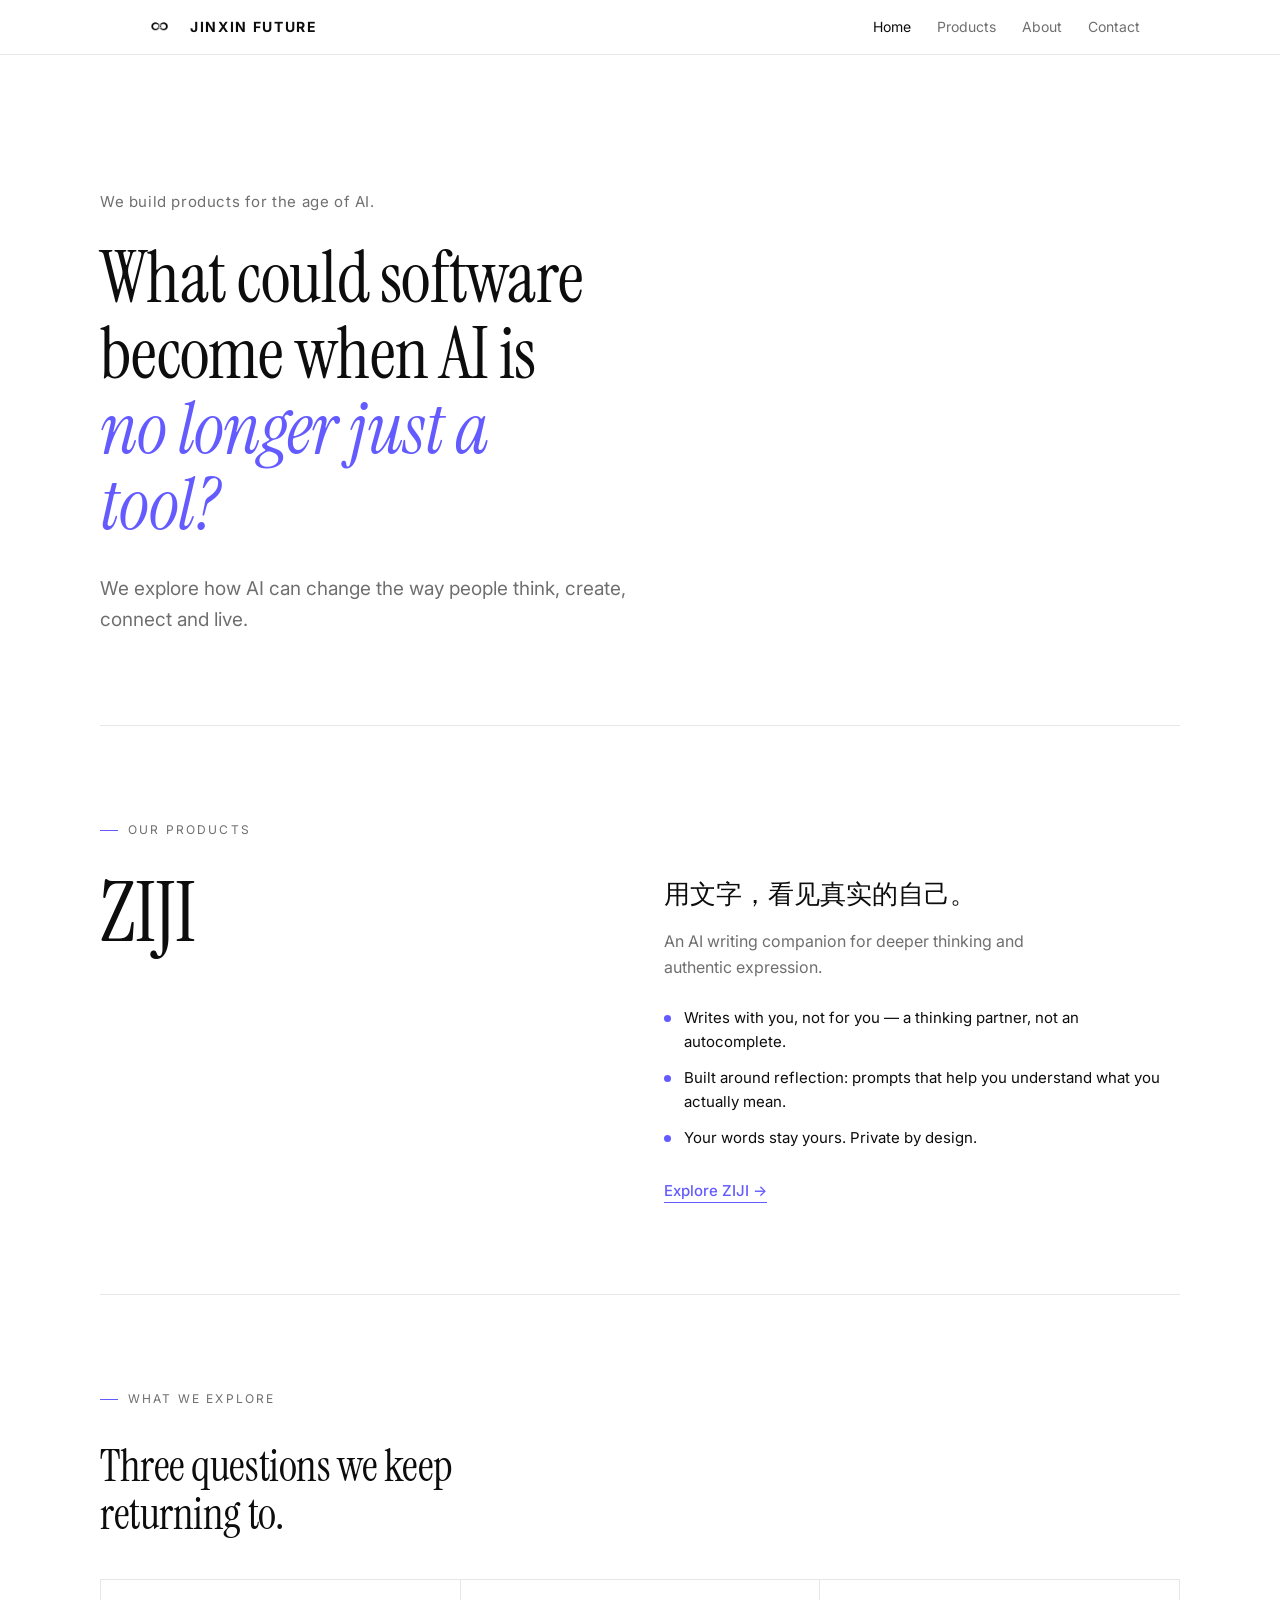
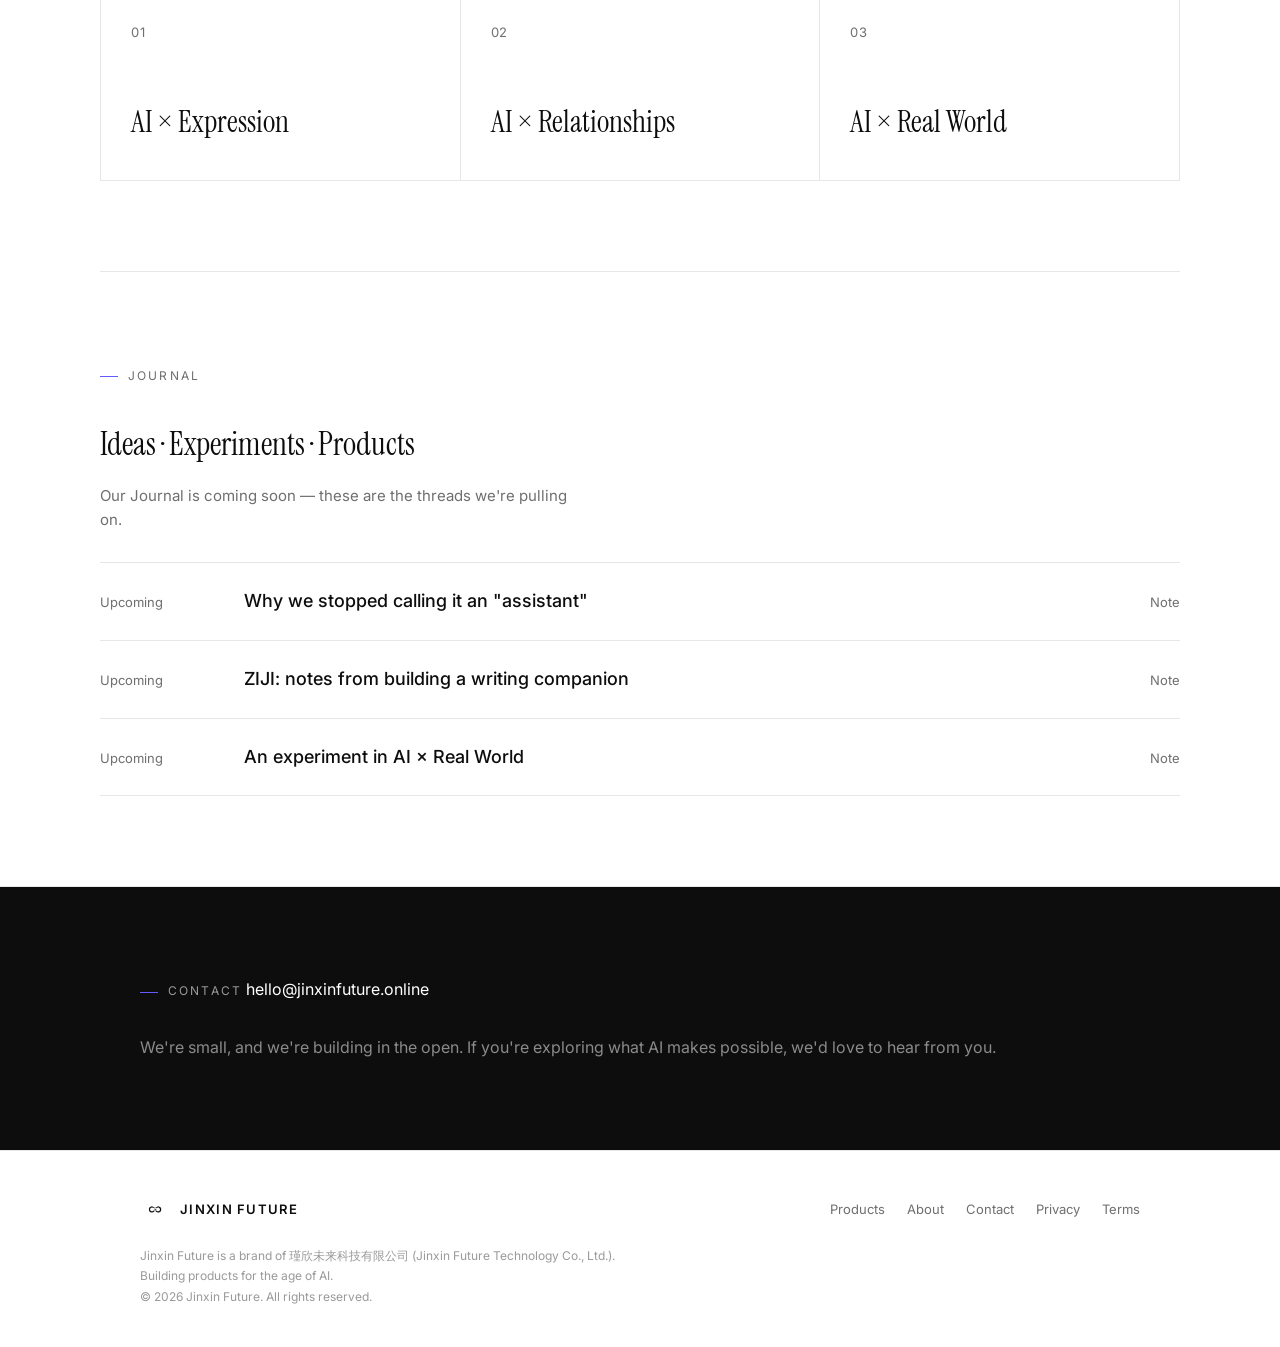
==== commit e1e40f76: "Polish Jinxin Future site: logo visibility, JS-safe reveals, honest journal, SEO meta, cleanup - For" ====
--- a/index.html
+++ b/index.html
@@ -2,7 +2,10 @@
 <html lang="en">
 <head>
 <meta charset="UTF-8">
+<script>document.documentElement.classList.add('js')</script>
 <meta name="viewport" content="width=device-width, initial-scale=1.0">
+<meta name="theme-color" content="#0d0d0d">
+<link rel="canonical" href="https://jinxinfuture.online/">
 <title>Jinxin Future — Building products for the age of AI</title>
 <meta name="description" content="Jinxin Future builds products for the age of AI — exploring how AI changes the way people think, create, connect and live.">
 <meta property="og:title" content="Jinxin Future">
@@ -70,21 +73,22 @@
   <section class="block wrap reveal" id="journal">
     <span class="kicker">Journal</span>
     <p class="journal-tag">Ideas · Experiments · Products</p>
-    <div class="entry">
-      <span class="date">Aug 2026</span>
-      <h4>Why we stopped calling it an assistant</h4>
-      <span class="meta">Essay</span>
-    </div>
-    <div class="entry">
-      <span class="date">Jul 2026</span>
-      <h4>ZIJI: notes from building a writing companion</h4>
-      <span class="meta">Product</span>
-    </div>
-    <div class="entry">
-      <span class="date">Jun 2026</span>
-      <h4>An experiment in AI × Real World</h4>
-      <span class="meta">Experiment</span>
-    </div>
+      <p class="journal-note">Our Journal is coming soon — these are the threads we're pulling on.</p>
+      <div class="entry">
+        <span class="date">Upcoming</span>
+        <h4>Why we stopped calling it an "assistant"</h4>
+        <span class="meta">Note</span>
+      </div>
+      <div class="entry">
+        <span class="date">Upcoming</span>
+        <h4>ZIJI: notes from building a writing companion</h4>
+        <span class="meta">Note</span>
+      </div>
+      <div class="entry">
+        <span class="date">Upcoming</span>
+        <h4>An experiment in AI × Real World</h4>
+        <span class="meta">Note</span>
+      </div>
   </section>
 
   <!-- CONTACT -->
@@ -109,7 +113,7 @@
         <a href="/terms/">Terms</a>
       </nav>
     </div>
-    <p class="foot-legal">Jinxin Future is a brand of 瑾欣未来科技有限公司 (Jinxin Future Technology Co., Ltd.). Building products for the age of AI.</p>
+    <p class="foot-legal">Jinxin Future is a brand of 瑾欣未来科技有限公司 (Jinxin Future Technology Co., Ltd.). Building products for the age of AI.<br>© 2026 Jinxin Future. All rights reserved.</p>
   </div>
 </footer>
 
--- a/css/style.css
+++ b/css/style.css
@@ -24,7 +24,7 @@
 header.nav{position:sticky;top:0;z-index:50;background:rgba(255,255,255,.86);backdrop-filter:saturate(180%) blur(12px);border-bottom:1px solid var(--hair)}
 .nav-inner{max-width:var(--maxw);margin:0 auto;padding:14px var(--pad);display:flex;align-items:center;justify-content:space-between;gap:24px}
 .brand{display:flex;align-items:center;gap:11px;font-weight:700;letter-spacing:.12em;font-size:14px}
-.brand img{height:26px;width:auto}
+.brand img{height:26px;width:auto;filter:brightness(0)}
 .nav-links{display:flex;gap:26px}
 .nav-links a{font-size:14px;color:var(--grey);transition:color .2s}
 .nav-links a:hover{color:var(--ink)}
@@ -68,7 +68,8 @@
 .explore-grid div:hover{background:#fafafa}
 
 /* ---------- Journal ---------- */
-.journal-tag{font-family:"Instrument Serif",serif;font-size:clamp(22px,3vw,32px);margin-bottom:40px;color:var(--ink)}
+.journal-tag{font-family:"Instrument Serif",serif;font-size:clamp(22px,3vw,32px);margin-bottom:14px;color:var(--ink)}
+.journal-note{color:var(--grey);font-size:15px;margin-bottom:30px;max-width:52ch}
 .entry{display:grid;grid-template-columns:120px 1fr auto;gap:24px;padding:24px 0;border-top:1px solid var(--hair);align-items:baseline}
 .entry:last-child{border-bottom:1px solid var(--hair)}
 .entry .date{font-size:13px;color:var(--grey)}
@@ -112,14 +113,17 @@
 footer{border-top:1px solid var(--hair);padding:48px 0 40px;color:var(--grey);font-size:13px}
 .foot-inner{display:flex;justify-content:space-between;flex-wrap:wrap;gap:24px}
 .foot-brand{display:flex;align-items:center;gap:10px;color:var(--ink);font-weight:600;letter-spacing:.1em;font-size:13px}
-.foot-brand img{height:20px}
+.foot-brand img{height:20px;filter:brightness(0)}
 .foot-links{display:flex;gap:22px;flex-wrap:wrap}
 .foot-links a:hover{color:var(--ink)}
 .foot-legal{margin-top:26px;color:#9a9a9a;font-size:12px;line-height:1.7;max-width:60ch}
 
-/* ---------- Reveal ---------- */
-.reveal{opacity:0;transform:translateY(16px);transition:opacity .7s ease,transform .7s ease}
-.reveal.in{opacity:1;transform:none}
+/* ---------- Reveal (progressive enhancement: visible without JS) ---------- */
+.js .reveal{opacity:0;transform:translateY(16px);transition:opacity .7s ease,transform .7s ease}
+.js .reveal.in{opacity:1;transform:none}
+@media (prefers-reduced-motion:reduce){
+  .js .reveal{opacity:1;transform:none;transition:none}
+}
 
 @media(max-width:760px){
   .nav-links{position:fixed;inset:60px 0 auto 0;background:#fff;border-bottom:1px solid var(--hair);flex-direction:column;gap:0;padding:8px 0;display:none}
